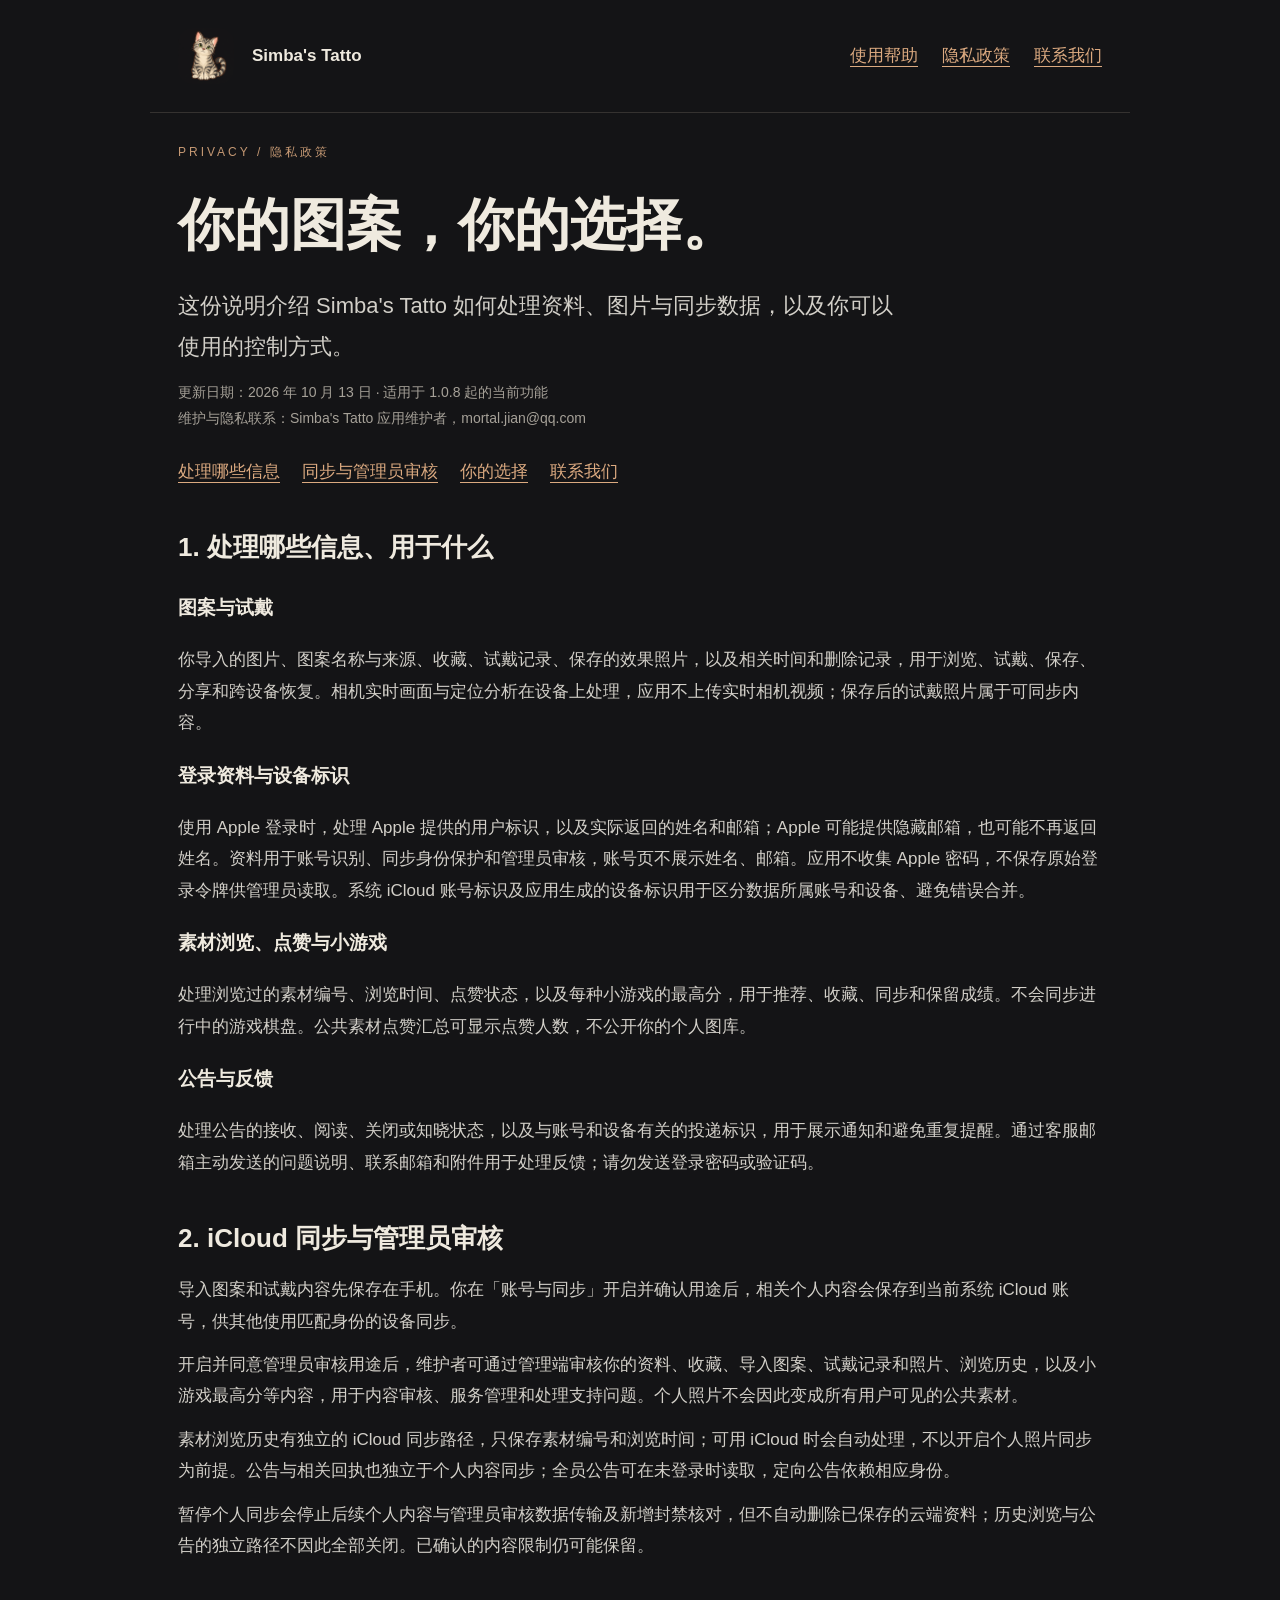
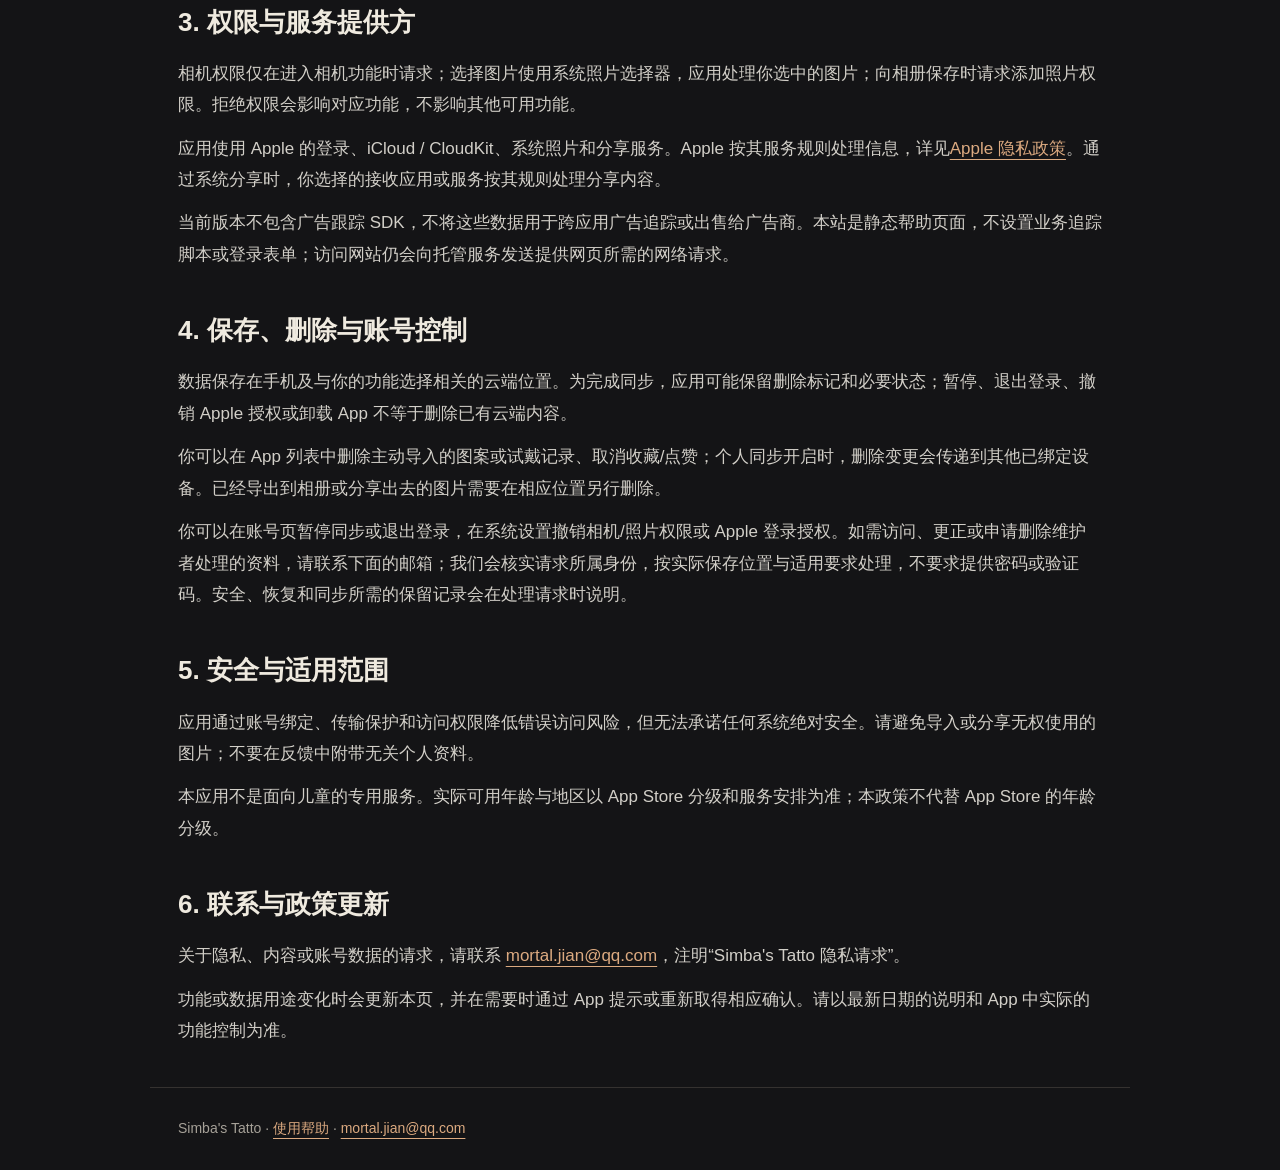
==== privacy.html @ 1a23ddd2 "Publish Simba's Tatto support and privacy pages for App Store review." ====
<!doctype html>
<html lang="zh-CN"><head><meta charset="utf-8"><meta name="viewport" content="width=device-width,initial-scale=1"><title>隐私政策 · Simba's Tatto</title><meta name="description" content="了解 Simba's Tatto 对资料、图片、浏览历史与同步数据的处理，以及你的选择。"><link rel="stylesheet" href="style.css"><link rel="icon" href="assets/icon.png"></head><body>
<header><img src="assets/icon.png" alt="Simba 狸花猫标志"><strong>Simba's Tatto</strong><nav aria-label="网站导航"><a href="index.html">使用帮助</a><a href="privacy.html">隐私政策</a><a href="mailto:mortal.jian@qq.com">联系我们</a></nav></header>
<main><div class="eyebrow">PRIVACY / 隐私政策</div><h1>你的图案，你的选择。</h1><p class="lead">这份说明介绍 Simba's Tatto 如何处理资料、图片与同步数据，以及你可以使用的控制方式。</p><p class="small">更新日期：2026 年 10 月 13 日 · 适用于 1.0.8 起的当前功能<br>维护与隐私联系：Simba's Tatto 应用维护者，mortal.jian@qq.com</p>
<div class="contents"><a href="#data">处理哪些信息</a><a href="#sync">同步与管理员审核</a><a href="#control">你的选择</a><a href="#contact">联系我们</a></div>
<section id="data"><h2>1. 处理哪些信息、用于什么</h2><h3>图案与试戴</h3><p>你导入的图片、图案名称与来源、收藏、试戴记录、保存的效果照片，以及相关时间和删除记录，用于浏览、试戴、保存、分享和跨设备恢复。相机实时画面与定位分析在设备上处理，应用不上传实时相机视频；保存后的试戴照片属于可同步内容。</p>
<h3>登录资料与设备标识</h3><p>使用 Apple 登录时，处理 Apple 提供的用户标识，以及实际返回的姓名和邮箱；Apple 可能提供隐藏邮箱，也可能不再返回姓名。资料用于账号识别、同步身份保护和管理员审核，账号页不展示姓名、邮箱。应用不收集 Apple 密码，不保存原始登录令牌供管理员读取。系统 iCloud 账号标识及应用生成的设备标识用于区分数据所属账号和设备、避免错误合并。</p>
<h3>素材浏览、点赞与小游戏</h3><p>处理浏览过的素材编号、浏览时间、点赞状态，以及每种小游戏的最高分，用于推荐、收藏、同步和保留成绩。不会同步进行中的游戏棋盘。公共素材点赞汇总可显示点赞人数，不公开你的个人图库。</p>
<h3>公告与反馈</h3><p>处理公告的接收、阅读、关闭或知晓状态，以及与账号和设备有关的投递标识，用于展示通知和避免重复提醒。通过客服邮箱主动发送的问题说明、联系邮箱和附件用于处理反馈；请勿发送登录密码或验证码。</p></section>
<section id="sync"><h2>2. iCloud 同步与管理员审核</h2><p>导入图案和试戴内容先保存在手机。你在「账号与同步」开启并确认用途后，相关个人内容会保存到当前系统 iCloud 账号，供其他使用匹配身份的设备同步。</p><p>开启并同意管理员审核用途后，维护者可通过管理端审核你的资料、收藏、导入图案、试戴记录和照片、浏览历史，以及小游戏最高分等内容，用于内容审核、服务管理和处理支持问题。个人照片不会因此变成所有用户可见的公共素材。</p><p>素材浏览历史有独立的 iCloud 同步路径，只保存素材编号和浏览时间；可用 iCloud 时会自动处理，不以开启个人照片同步为前提。公告与相关回执也独立于个人内容同步；全员公告可在未登录时读取，定向公告依赖相应身份。</p><p>暂停个人同步会停止后续个人内容与管理员审核数据传输及新增封禁核对，但不自动删除已保存的云端资料；历史浏览与公告的独立路径不因此全部关闭。已确认的内容限制仍可能保留。</p></section>
<section><h2>3. 权限与服务提供方</h2><p>相机权限仅在进入相机功能时请求；选择图片使用系统照片选择器，应用处理你选中的图片；向相册保存时请求添加照片权限。拒绝权限会影响对应功能，不影响其他可用功能。</p><p>应用使用 Apple 的登录、iCloud / CloudKit、系统照片和分享服务。Apple 按其服务规则处理信息，详见<a href="https://www.apple.com/legal/privacy/" rel="noreferrer">Apple 隐私政策</a>。通过系统分享时，你选择的接收应用或服务按其规则处理分享内容。</p><p>当前版本不包含广告跟踪 SDK，不将这些数据用于跨应用广告追踪或出售给广告商。本站是静态帮助页面，不设置业务追踪脚本或登录表单；访问网站仍会向托管服务发送提供网页所需的网络请求。</p></section>
<section id="control"><h2>4. 保存、删除与账号控制</h2><p>数据保存在手机及与你的功能选择相关的云端位置。为完成同步，应用可能保留删除标记和必要状态；暂停、退出登录、撤销 Apple 授权或卸载 App 不等于删除已有云端内容。</p><p>你可以在 App 列表中删除主动导入的图案或试戴记录、取消收藏/点赞；个人同步开启时，删除变更会传递到其他已绑定设备。已经导出到相册或分享出去的图片需要在相应位置另行删除。</p><p>你可以在账号页暂停同步或退出登录，在系统设置撤销相机/照片权限或 Apple 登录授权。如需访问、更正或申请删除维护者处理的资料，请联系下面的邮箱；我们会核实请求所属身份，按实际保存位置与适用要求处理，不要求提供密码或验证码。安全、恢复和同步所需的保留记录会在处理请求时说明。</p></section>
<section><h2>5. 安全与适用范围</h2><p>应用通过账号绑定、传输保护和访问权限降低错误访问风险，但无法承诺任何系统绝对安全。请避免导入或分享无权使用的图片；不要在反馈中附带无关个人资料。</p><p>本应用不是面向儿童的专用服务。实际可用年龄与地区以 App Store 分级和服务安排为准；本政策不代替 App Store 的年龄分级。</p></section>
<section id="contact"><h2>6. 联系与政策更新</h2><p>关于隐私、内容或账号数据的请求，请联系 <a href="mailto:mortal.jian@qq.com">mortal.jian@qq.com</a>，注明“Simba's Tatto 隐私请求”。</p><p>功能或数据用途变化时会更新本页，并在需要时通过 App 提示或重新取得相应确认。请以最新日期的说明和 App 中实际的功能控制为准。</p></section>
</main><footer>Simba's Tatto · <a href="index.html">使用帮助</a> · <a href="mailto:mortal.jian@qq.com">mortal.jian@qq.com</a></footer></body></html>
---- style.css ----
*{box-sizing:border-box}body{margin:0;background:#141416;color:#efeadf;font:17px/1.85 -apple-system,BlinkMacSystemFont,"PingFang SC",sans-serif}a{color:#dcaa80;text-underline-offset:5px}header,main,footer{max-width:980px;margin:auto;padding:28px}header{display:flex;gap:18px;align-items:center;border-bottom:1px solid #353230}header img{width:56px;height:56px;border-radius:14px}nav{margin-left:auto;display:flex;gap:24px}h1{font-size:clamp(34px,6vw,56px);line-height:1.2;margin:28px 0}h2{font-size:26px;margin:36px 0 12px}h3{font-size:19px}p{margin:12px 0;color:#d2cfc8}.eyebrow{font-size:12px;letter-spacing:3px;color:#c49873}.lead{font-size:22px;max-width:730px}.contact{border:1px solid #634c3b;background:#201d1b;padding:28px;border-radius:16px;margin:30px 0}.button{display:inline-block;background:#dca478;color:#171412;border-radius:9px;padding:12px 22px;text-decoration:none;font-weight:600}.faq details{border-top:1px solid #36322e;padding:20px 0}summary{cursor:pointer;font-size:20px}.small{font-size:14px;color:#a6a198}footer{border-top:1px solid #353230;font-size:14px;color:#a6a198}li{padding:3px 0}.contents{display:flex;gap:10px 22px;flex-wrap:wrap;margin:24px 0}section{scroll-margin-top:20px}@media(max-width:600px){header,main,footer{padding:22px}header{flex-wrap:wrap}nav{width:100%;margin:0}h1{font-size:36px}.contact{padding:22px}}
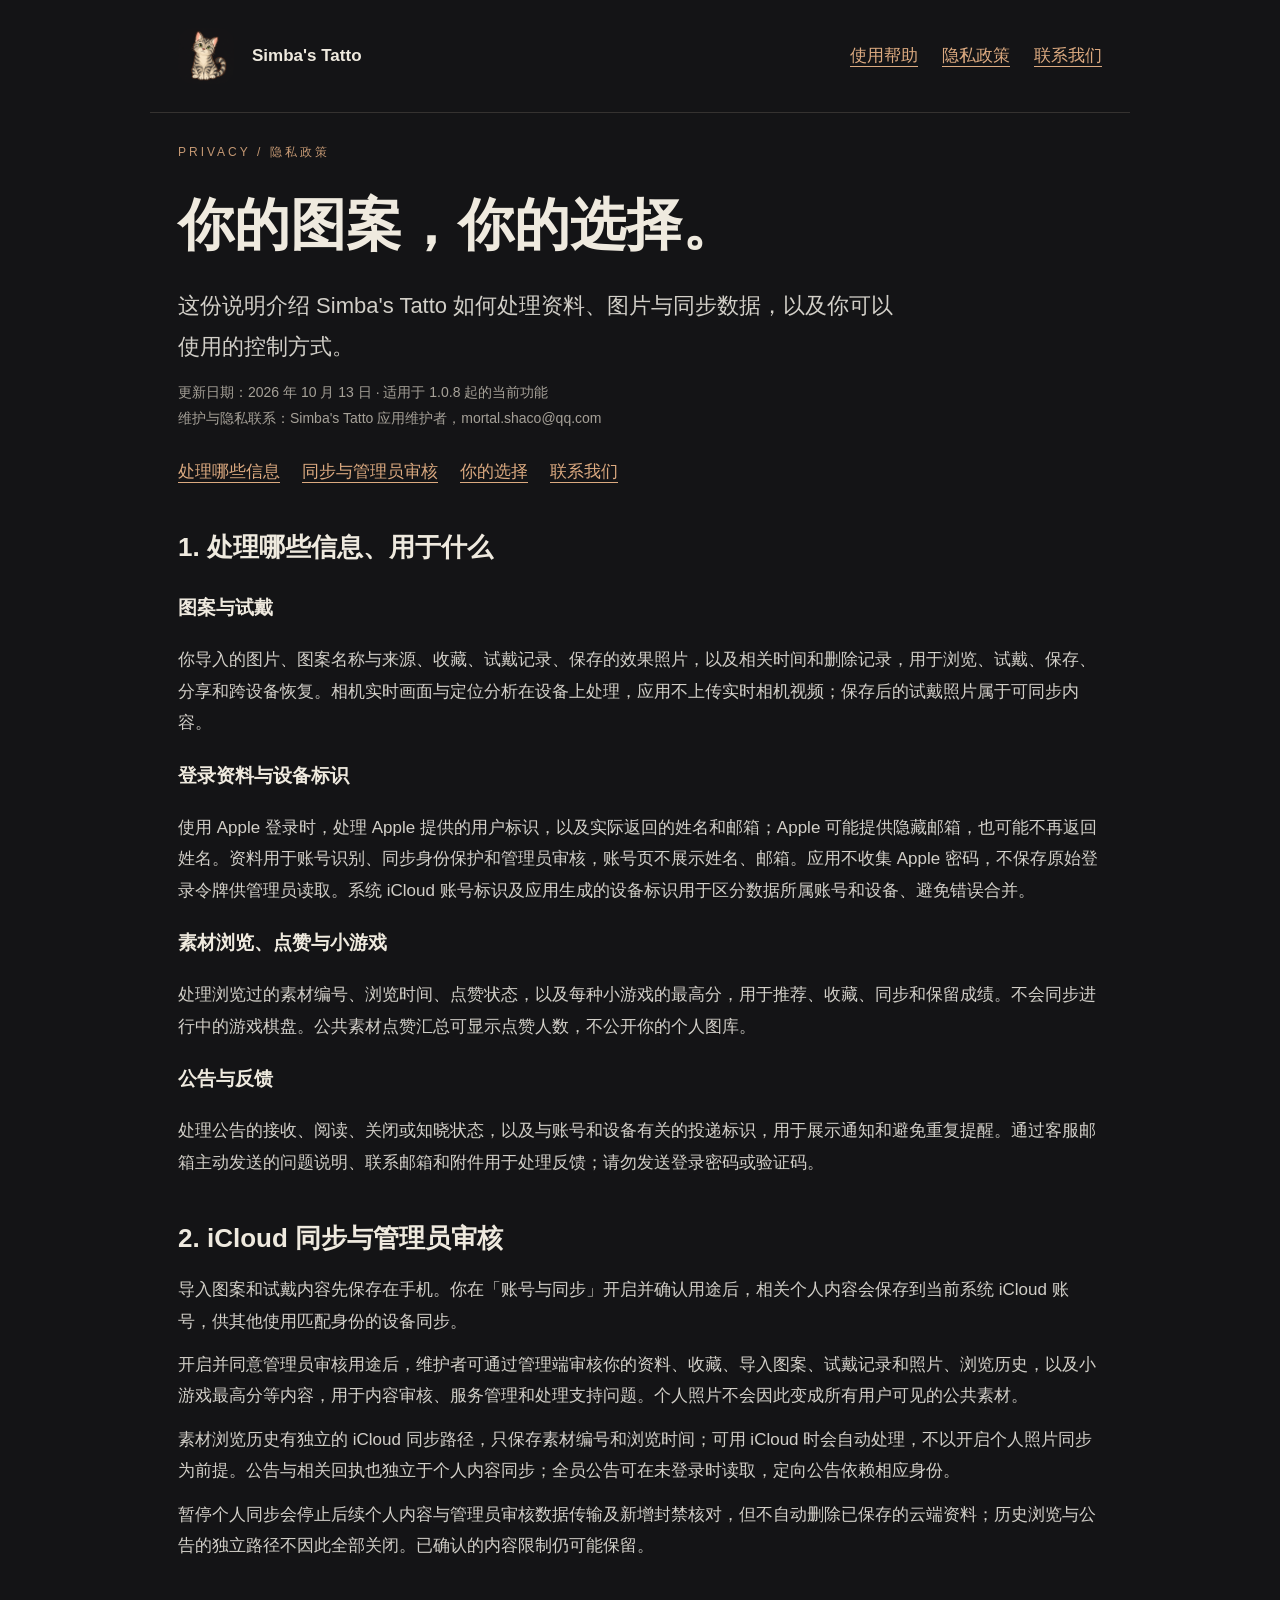
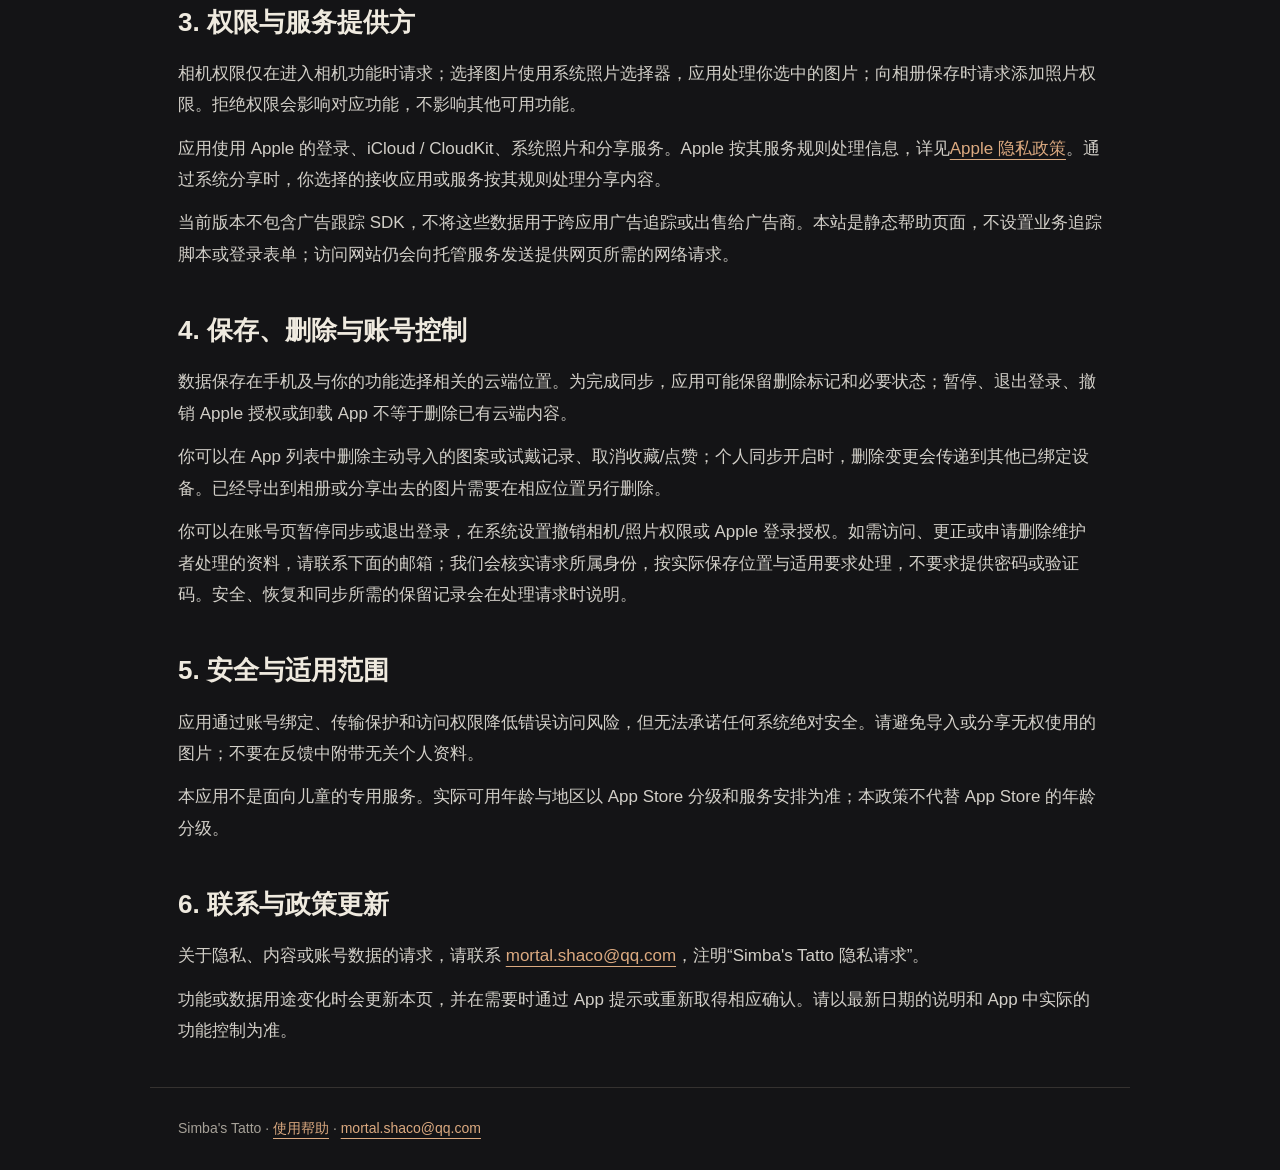
==== commit 6f2057bb: "Update support and privacy contact email" ====
--- a/privacy.html
+++ b/privacy.html
@@ -1,7 +1,7 @@
 <!doctype html>
 <html lang="zh-CN"><head><meta charset="utf-8"><meta name="viewport" content="width=device-width,initial-scale=1"><title>隐私政策 · Simba's Tatto</title><meta name="description" content="了解 Simba's Tatto 对资料、图片、浏览历史与同步数据的处理，以及你的选择。"><link rel="stylesheet" href="style.css"><link rel="icon" href="assets/icon.png"></head><body>
-<header><img src="assets/icon.png" alt="Simba 狸花猫标志"><strong>Simba's Tatto</strong><nav aria-label="网站导航"><a href="index.html">使用帮助</a><a href="privacy.html">隐私政策</a><a href="mailto:mortal.jian@qq.com">联系我们</a></nav></header>
-<main><div class="eyebrow">PRIVACY / 隐私政策</div><h1>你的图案，你的选择。</h1><p class="lead">这份说明介绍 Simba's Tatto 如何处理资料、图片与同步数据，以及你可以使用的控制方式。</p><p class="small">更新日期：2026 年 10 月 13 日 · 适用于 1.0.8 起的当前功能<br>维护与隐私联系：Simba's Tatto 应用维护者，mortal.jian@qq.com</p>
+<header><img src="assets/icon.png" alt="Simba 狸花猫标志"><strong>Simba's Tatto</strong><nav aria-label="网站导航"><a href="index.html">使用帮助</a><a href="privacy.html">隐私政策</a><a href="mailto:mortal.shaco@qq.com">联系我们</a></nav></header>
+<main><div class="eyebrow">PRIVACY / 隐私政策</div><h1>你的图案，你的选择。</h1><p class="lead">这份说明介绍 Simba's Tatto 如何处理资料、图片与同步数据，以及你可以使用的控制方式。</p><p class="small">更新日期：2026 年 10 月 13 日 · 适用于 1.0.8 起的当前功能<br>维护与隐私联系：Simba's Tatto 应用维护者，mortal.shaco@qq.com</p>
 <div class="contents"><a href="#data">处理哪些信息</a><a href="#sync">同步与管理员审核</a><a href="#control">你的选择</a><a href="#contact">联系我们</a></div>
 <section id="data"><h2>1. 处理哪些信息、用于什么</h2><h3>图案与试戴</h3><p>你导入的图片、图案名称与来源、收藏、试戴记录、保存的效果照片，以及相关时间和删除记录，用于浏览、试戴、保存、分享和跨设备恢复。相机实时画面与定位分析在设备上处理，应用不上传实时相机视频；保存后的试戴照片属于可同步内容。</p>
 <h3>登录资料与设备标识</h3><p>使用 Apple 登录时，处理 Apple 提供的用户标识，以及实际返回的姓名和邮箱；Apple 可能提供隐藏邮箱，也可能不再返回姓名。资料用于账号识别、同步身份保护和管理员审核，账号页不展示姓名、邮箱。应用不收集 Apple 密码，不保存原始登录令牌供管理员读取。系统 iCloud 账号标识及应用生成的设备标识用于区分数据所属账号和设备、避免错误合并。</p>
@@ -11,5 +11,5 @@
 <section><h2>3. 权限与服务提供方</h2><p>相机权限仅在进入相机功能时请求；选择图片使用系统照片选择器，应用处理你选中的图片；向相册保存时请求添加照片权限。拒绝权限会影响对应功能，不影响其他可用功能。</p><p>应用使用 Apple 的登录、iCloud / CloudKit、系统照片和分享服务。Apple 按其服务规则处理信息，详见<a href="https://www.apple.com/legal/privacy/" rel="noreferrer">Apple 隐私政策</a>。通过系统分享时，你选择的接收应用或服务按其规则处理分享内容。</p><p>当前版本不包含广告跟踪 SDK，不将这些数据用于跨应用广告追踪或出售给广告商。本站是静态帮助页面，不设置业务追踪脚本或登录表单；访问网站仍会向托管服务发送提供网页所需的网络请求。</p></section>
 <section id="control"><h2>4. 保存、删除与账号控制</h2><p>数据保存在手机及与你的功能选择相关的云端位置。为完成同步，应用可能保留删除标记和必要状态；暂停、退出登录、撤销 Apple 授权或卸载 App 不等于删除已有云端内容。</p><p>你可以在 App 列表中删除主动导入的图案或试戴记录、取消收藏/点赞；个人同步开启时，删除变更会传递到其他已绑定设备。已经导出到相册或分享出去的图片需要在相应位置另行删除。</p><p>你可以在账号页暂停同步或退出登录，在系统设置撤销相机/照片权限或 Apple 登录授权。如需访问、更正或申请删除维护者处理的资料，请联系下面的邮箱；我们会核实请求所属身份，按实际保存位置与适用要求处理，不要求提供密码或验证码。安全、恢复和同步所需的保留记录会在处理请求时说明。</p></section>
 <section><h2>5. 安全与适用范围</h2><p>应用通过账号绑定、传输保护和访问权限降低错误访问风险，但无法承诺任何系统绝对安全。请避免导入或分享无权使用的图片；不要在反馈中附带无关个人资料。</p><p>本应用不是面向儿童的专用服务。实际可用年龄与地区以 App Store 分级和服务安排为准；本政策不代替 App Store 的年龄分级。</p></section>
-<section id="contact"><h2>6. 联系与政策更新</h2><p>关于隐私、内容或账号数据的请求，请联系 <a href="mailto:mortal.jian@qq.com">mortal.jian@qq.com</a>，注明“Simba's Tatto 隐私请求”。</p><p>功能或数据用途变化时会更新本页，并在需要时通过 App 提示或重新取得相应确认。请以最新日期的说明和 App 中实际的功能控制为准。</p></section>
-</main><footer>Simba's Tatto · <a href="index.html">使用帮助</a> · <a href="mailto:mortal.jian@qq.com">mortal.jian@qq.com</a></footer></body></html>
+<section id="contact"><h2>6. 联系与政策更新</h2><p>关于隐私、内容或账号数据的请求，请联系 <a href="mailto:mortal.shaco@qq.com">mortal.shaco@qq.com</a>，注明“Simba's Tatto 隐私请求”。</p><p>功能或数据用途变化时会更新本页，并在需要时通过 App 提示或重新取得相应确认。请以最新日期的说明和 App 中实际的功能控制为准。</p></section>
+</main><footer>Simba's Tatto · <a href="index.html">使用帮助</a> · <a href="mailto:mortal.shaco@qq.com">mortal.shaco@qq.com</a></footer></body></html>
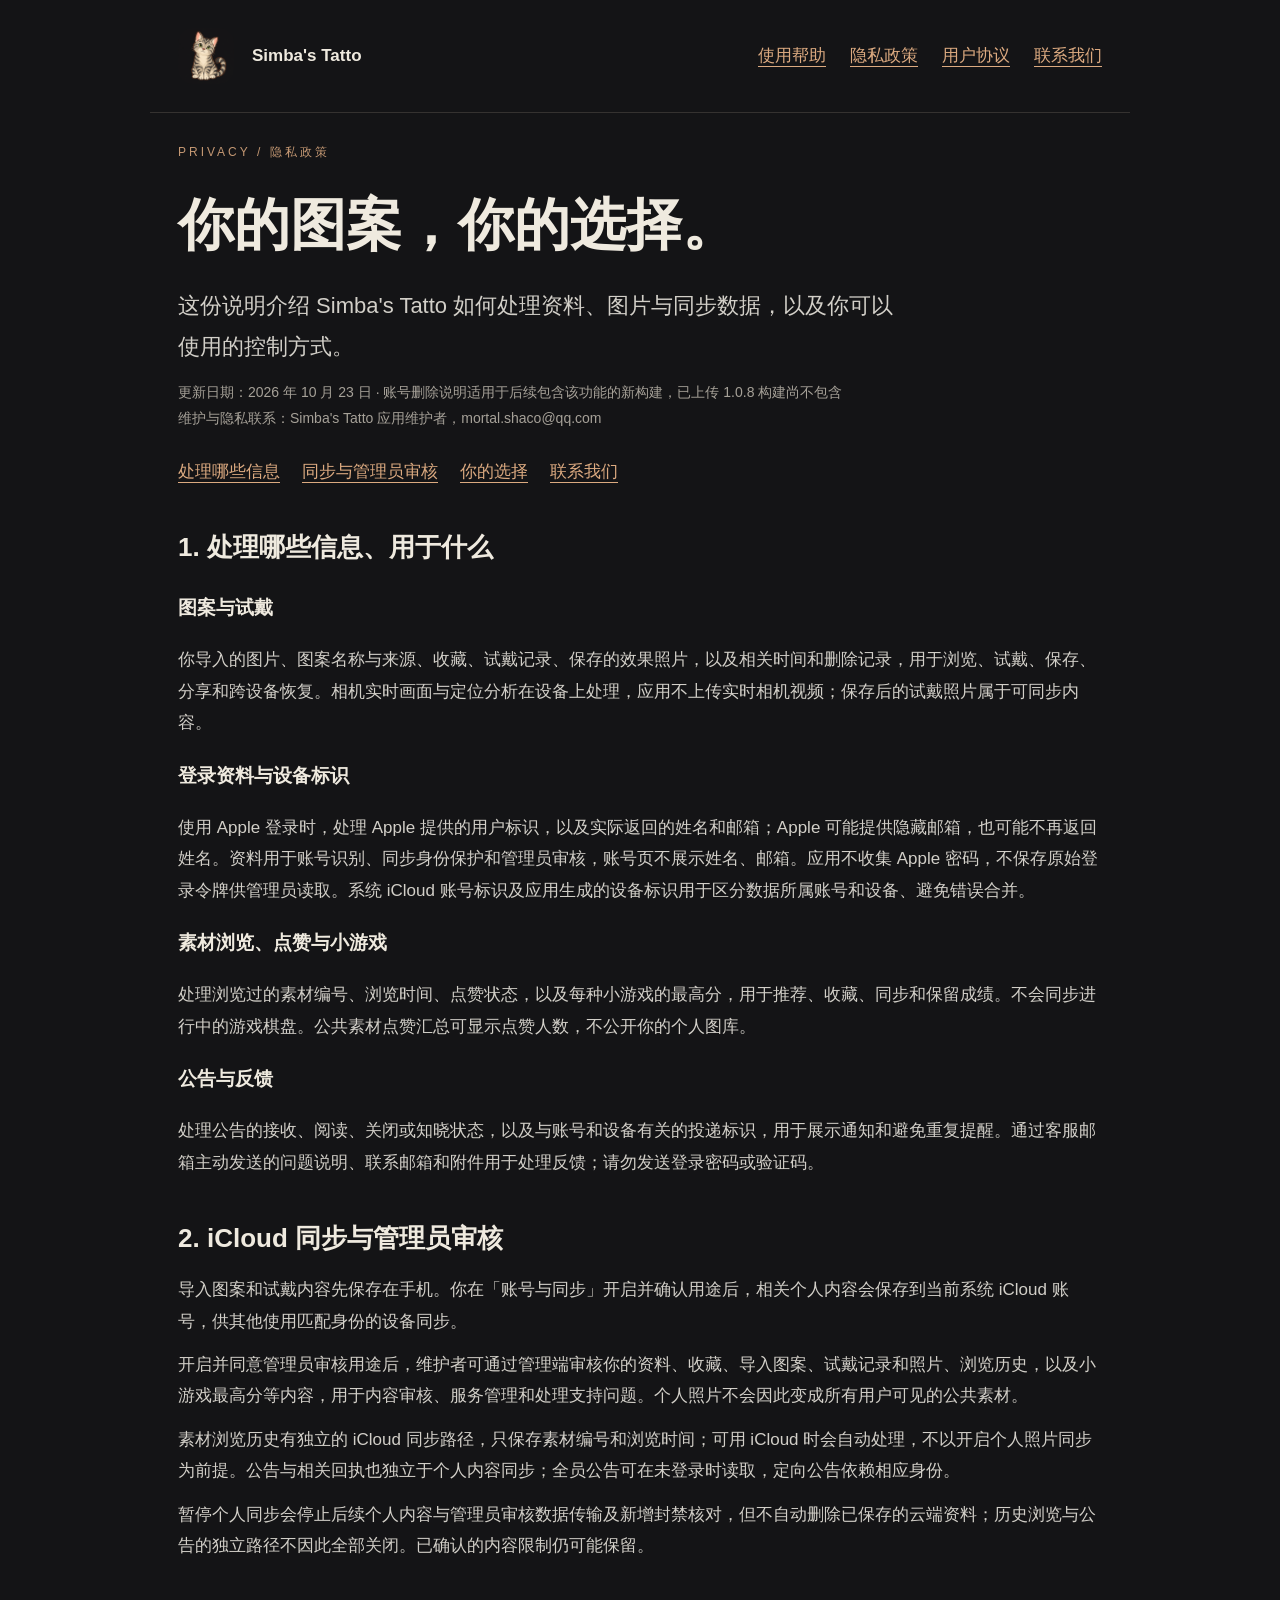
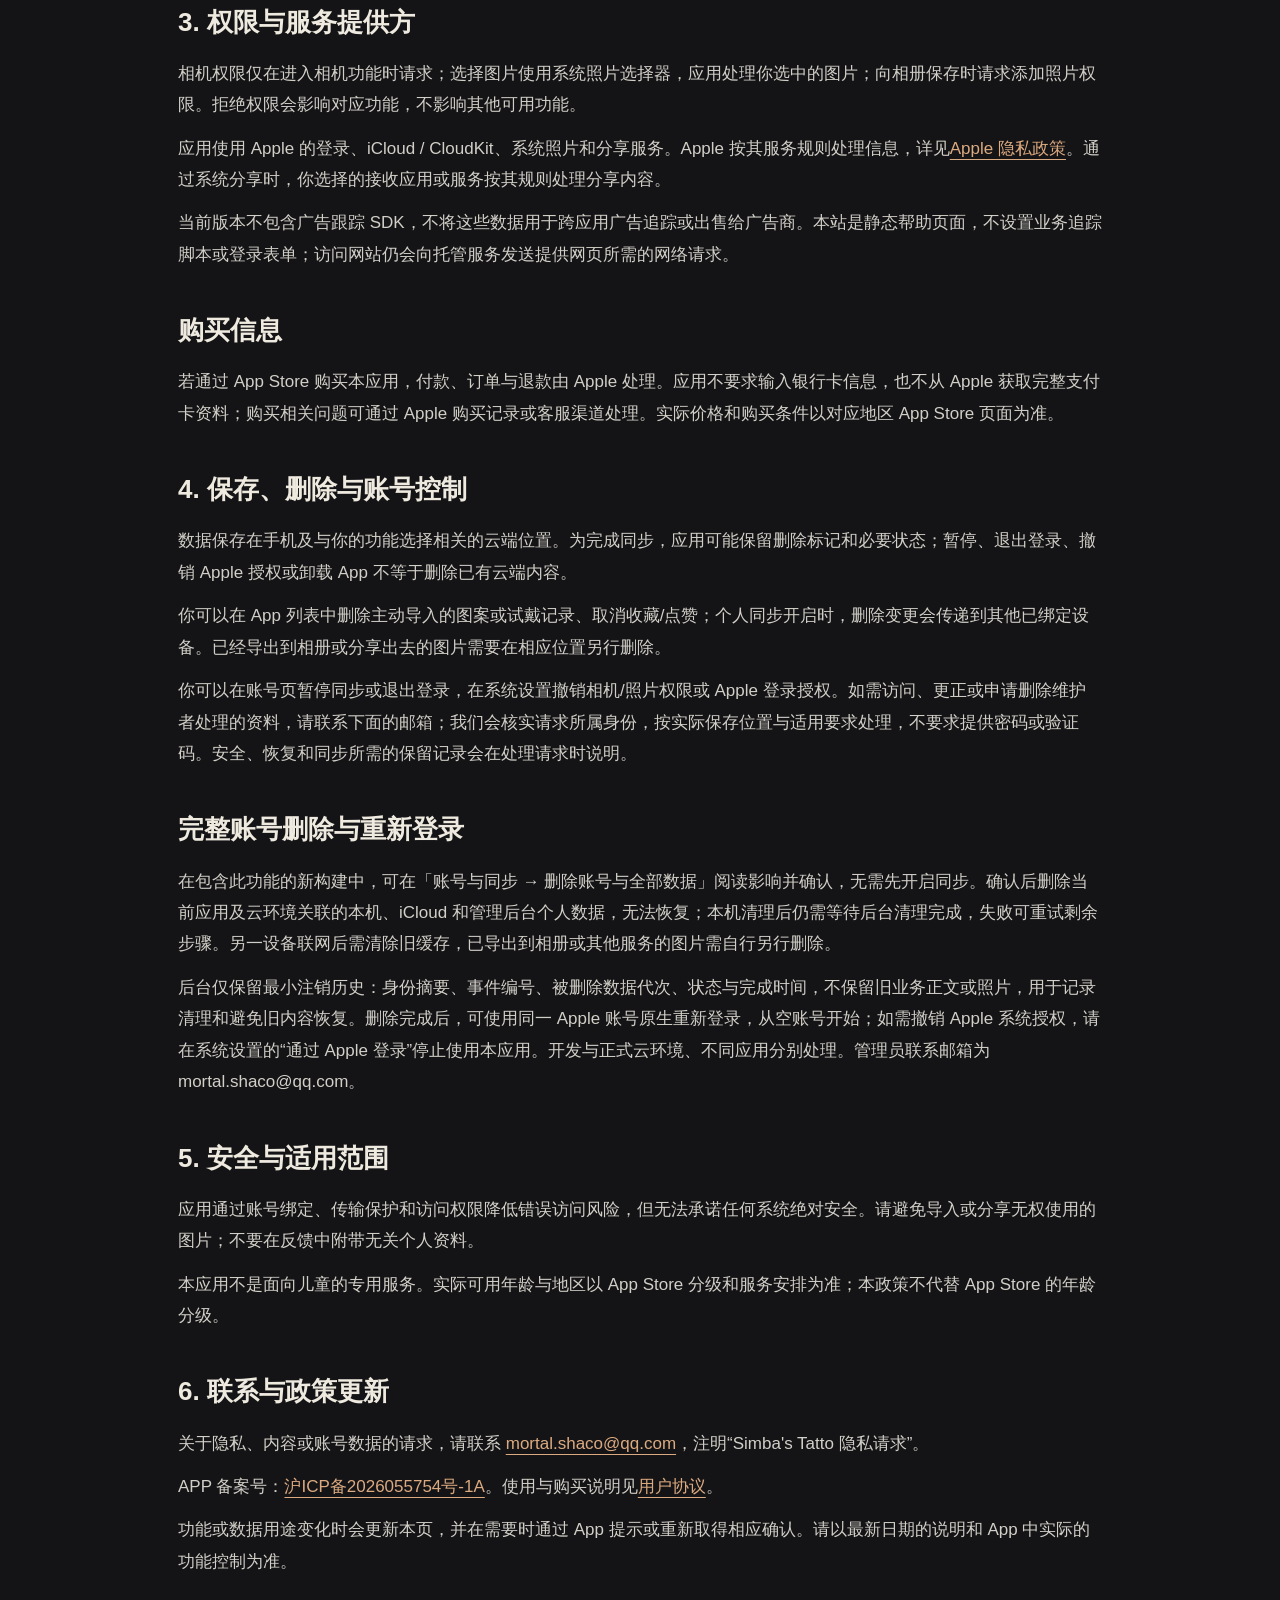
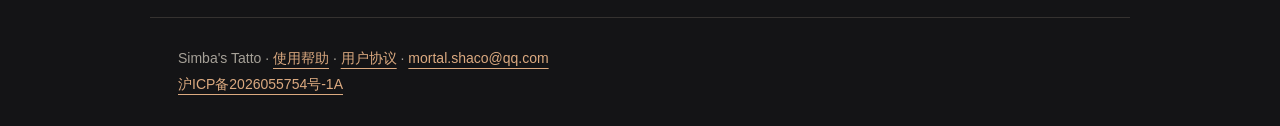
==== commit 3bfe6c50: "Publish ICP filing and purchase terms" ====
--- a/privacy.html
+++ b/privacy.html
@@ -1,7 +1,7 @@
 <!doctype html>
 <html lang="zh-CN"><head><meta charset="utf-8"><meta name="viewport" content="width=device-width,initial-scale=1"><title>隐私政策 · Simba's Tatto</title><meta name="description" content="了解 Simba's Tatto 对资料、图片、浏览历史与同步数据的处理，以及你的选择。"><link rel="stylesheet" href="style.css"><link rel="icon" href="assets/icon.png"></head><body>
-<header><img src="assets/icon.png" alt="Simba 狸花猫标志"><strong>Simba's Tatto</strong><nav aria-label="网站导航"><a href="index.html">使用帮助</a><a href="privacy.html">隐私政策</a><a href="mailto:mortal.shaco@qq.com">联系我们</a></nav></header>
-<main><div class="eyebrow">PRIVACY / 隐私政策</div><h1>你的图案，你的选择。</h1><p class="lead">这份说明介绍 Simba's Tatto 如何处理资料、图片与同步数据，以及你可以使用的控制方式。</p><p class="small">更新日期：2026 年 10 月 13 日 · 适用于 1.0.8 起的当前功能<br>维护与隐私联系：Simba's Tatto 应用维护者，mortal.shaco@qq.com</p>
+<header><img src="assets/icon.png" alt="Simba 狸花猫标志"><strong>Simba's Tatto</strong><nav aria-label="网站导航"><a href="index.html">使用帮助</a><a href="privacy.html">隐私政策</a><a href="terms.html">用户协议</a><a href="mailto:mortal.shaco@qq.com">联系我们</a></nav></header>
+<main><div class="eyebrow">PRIVACY / 隐私政策</div><h1>你的图案，你的选择。</h1><p class="lead">这份说明介绍 Simba's Tatto 如何处理资料、图片与同步数据，以及你可以使用的控制方式。</p><p class="small">更新日期：2026 年 10 月 23 日 · 账号删除说明适用于后续包含该功能的新构建，已上传 1.0.8 构建尚不包含<br>维护与隐私联系：Simba's Tatto 应用维护者，mortal.shaco@qq.com</p>
 <div class="contents"><a href="#data">处理哪些信息</a><a href="#sync">同步与管理员审核</a><a href="#control">你的选择</a><a href="#contact">联系我们</a></div>
 <section id="data"><h2>1. 处理哪些信息、用于什么</h2><h3>图案与试戴</h3><p>你导入的图片、图案名称与来源、收藏、试戴记录、保存的效果照片，以及相关时间和删除记录，用于浏览、试戴、保存、分享和跨设备恢复。相机实时画面与定位分析在设备上处理，应用不上传实时相机视频；保存后的试戴照片属于可同步内容。</p>
 <h3>登录资料与设备标识</h3><p>使用 Apple 登录时，处理 Apple 提供的用户标识，以及实际返回的姓名和邮箱；Apple 可能提供隐藏邮箱，也可能不再返回姓名。资料用于账号识别、同步身份保护和管理员审核，账号页不展示姓名、邮箱。应用不收集 Apple 密码，不保存原始登录令牌供管理员读取。系统 iCloud 账号标识及应用生成的设备标识用于区分数据所属账号和设备、避免错误合并。</p>
@@ -9,7 +9,8 @@
 <h3>公告与反馈</h3><p>处理公告的接收、阅读、关闭或知晓状态，以及与账号和设备有关的投递标识，用于展示通知和避免重复提醒。通过客服邮箱主动发送的问题说明、联系邮箱和附件用于处理反馈；请勿发送登录密码或验证码。</p></section>
 <section id="sync"><h2>2. iCloud 同步与管理员审核</h2><p>导入图案和试戴内容先保存在手机。你在「账号与同步」开启并确认用途后，相关个人内容会保存到当前系统 iCloud 账号，供其他使用匹配身份的设备同步。</p><p>开启并同意管理员审核用途后，维护者可通过管理端审核你的资料、收藏、导入图案、试戴记录和照片、浏览历史，以及小游戏最高分等内容，用于内容审核、服务管理和处理支持问题。个人照片不会因此变成所有用户可见的公共素材。</p><p>素材浏览历史有独立的 iCloud 同步路径，只保存素材编号和浏览时间；可用 iCloud 时会自动处理，不以开启个人照片同步为前提。公告与相关回执也独立于个人内容同步；全员公告可在未登录时读取，定向公告依赖相应身份。</p><p>暂停个人同步会停止后续个人内容与管理员审核数据传输及新增封禁核对，但不自动删除已保存的云端资料；历史浏览与公告的独立路径不因此全部关闭。已确认的内容限制仍可能保留。</p></section>
 <section><h2>3. 权限与服务提供方</h2><p>相机权限仅在进入相机功能时请求；选择图片使用系统照片选择器，应用处理你选中的图片；向相册保存时请求添加照片权限。拒绝权限会影响对应功能，不影响其他可用功能。</p><p>应用使用 Apple 的登录、iCloud / CloudKit、系统照片和分享服务。Apple 按其服务规则处理信息，详见<a href="https://www.apple.com/legal/privacy/" rel="noreferrer">Apple 隐私政策</a>。通过系统分享时，你选择的接收应用或服务按其规则处理分享内容。</p><p>当前版本不包含广告跟踪 SDK，不将这些数据用于跨应用广告追踪或出售给广告商。本站是静态帮助页面，不设置业务追踪脚本或登录表单；访问网站仍会向托管服务发送提供网页所需的网络请求。</p></section>
+<section><h2>购买信息</h2><p>若通过 App Store 购买本应用，付款、订单与退款由 Apple 处理。应用不要求输入银行卡信息，也不从 Apple 获取完整支付卡资料；购买相关问题可通过 Apple 购买记录或客服渠道处理。实际价格和购买条件以对应地区 App Store 页面为准。</p></section>
 <section id="control"><h2>4. 保存、删除与账号控制</h2><p>数据保存在手机及与你的功能选择相关的云端位置。为完成同步，应用可能保留删除标记和必要状态；暂停、退出登录、撤销 Apple 授权或卸载 App 不等于删除已有云端内容。</p><p>你可以在 App 列表中删除主动导入的图案或试戴记录、取消收藏/点赞；个人同步开启时，删除变更会传递到其他已绑定设备。已经导出到相册或分享出去的图片需要在相应位置另行删除。</p><p>你可以在账号页暂停同步或退出登录，在系统设置撤销相机/照片权限或 Apple 登录授权。如需访问、更正或申请删除维护者处理的资料，请联系下面的邮箱；我们会核实请求所属身份，按实际保存位置与适用要求处理，不要求提供密码或验证码。安全、恢复和同步所需的保留记录会在处理请求时说明。</p></section>
-<section><h2>5. 安全与适用范围</h2><p>应用通过账号绑定、传输保护和访问权限降低错误访问风险，但无法承诺任何系统绝对安全。请避免导入或分享无权使用的图片；不要在反馈中附带无关个人资料。</p><p>本应用不是面向儿童的专用服务。实际可用年龄与地区以 App Store 分级和服务安排为准；本政策不代替 App Store 的年龄分级。</p></section>
-<section id="contact"><h2>6. 联系与政策更新</h2><p>关于隐私、内容或账号数据的请求，请联系 <a href="mailto:mortal.shaco@qq.com">mortal.shaco@qq.com</a>，注明“Simba's Tatto 隐私请求”。</p><p>功能或数据用途变化时会更新本页，并在需要时通过 App 提示或重新取得相应确认。请以最新日期的说明和 App 中实际的功能控制为准。</p></section>
-</main><footer>Simba's Tatto · <a href="index.html">使用帮助</a> · <a href="mailto:mortal.shaco@qq.com">mortal.shaco@qq.com</a></footer></body></html>
+<section><h2>完整账号删除与重新登录</h2><p>在包含此功能的新构建中，可在「账号与同步 → 删除账号与全部数据」阅读影响并确认，无需先开启同步。确认后删除当前应用及云环境关联的本机、iCloud 和管理后台个人数据，无法恢复；本机清理后仍需等待后台清理完成，失败可重试剩余步骤。另一设备联网后需清除旧缓存，已导出到相册或其他服务的图片需自行另行删除。</p><p>后台仅保留最小注销历史：身份摘要、事件编号、被删除数据代次、状态与完成时间，不保留旧业务正文或照片，用于记录清理和避免旧内容恢复。删除完成后，可使用同一 Apple 账号原生重新登录，从空账号开始；如需撤销 Apple 系统授权，请在系统设置的“通过 Apple 登录”停止使用本应用。开发与正式云环境、不同应用分别处理。管理员联系邮箱为 mortal.shaco@qq.com。</p></section><section><h2>5. 安全与适用范围</h2><p>应用通过账号绑定、传输保护和访问权限降低错误访问风险，但无法承诺任何系统绝对安全。请避免导入或分享无权使用的图片；不要在反馈中附带无关个人资料。</p><p>本应用不是面向儿童的专用服务。实际可用年龄与地区以 App Store 分级和服务安排为准；本政策不代替 App Store 的年龄分级。</p></section>
+<section id="contact"><h2>6. 联系与政策更新</h2><p>关于隐私、内容或账号数据的请求，请联系 <a href="mailto:mortal.shaco@qq.com">mortal.shaco@qq.com</a>，注明“Simba's Tatto 隐私请求”。</p><p>APP 备案号：<a href="https://beian.miit.gov.cn/" rel="noreferrer">沪ICP备2026055754号-1A</a>。使用与购买说明见<a href="terms.html">用户协议</a>。</p><p>功能或数据用途变化时会更新本页，并在需要时通过 App 提示或重新取得相应确认。请以最新日期的说明和 App 中实际的功能控制为准。</p></section>
+</main><footer>Simba's Tatto · <a href="index.html">使用帮助</a> · <a href="terms.html">用户协议</a> · <a href="mailto:mortal.shaco@qq.com">mortal.shaco@qq.com</a><br><a href="https://beian.miit.gov.cn/" rel="noreferrer">沪ICP备2026055754号-1A</a></footer></body></html>
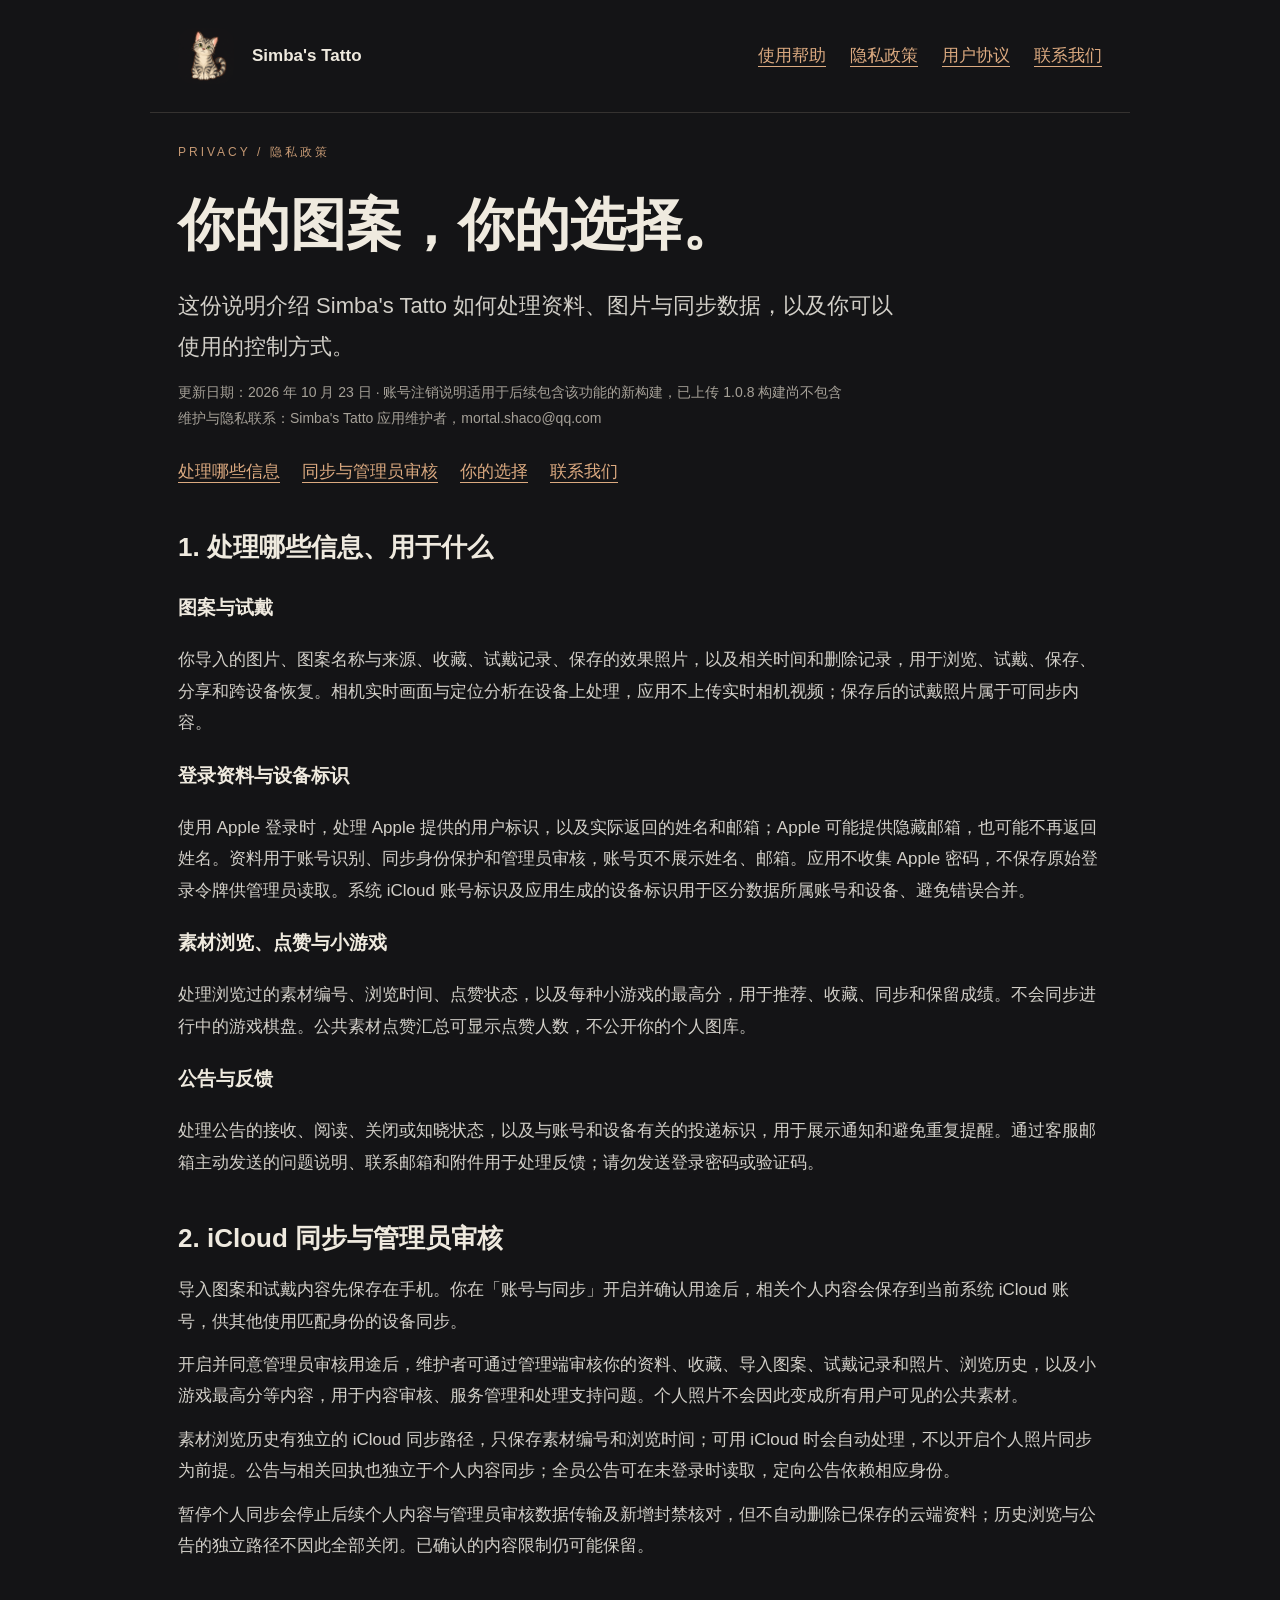
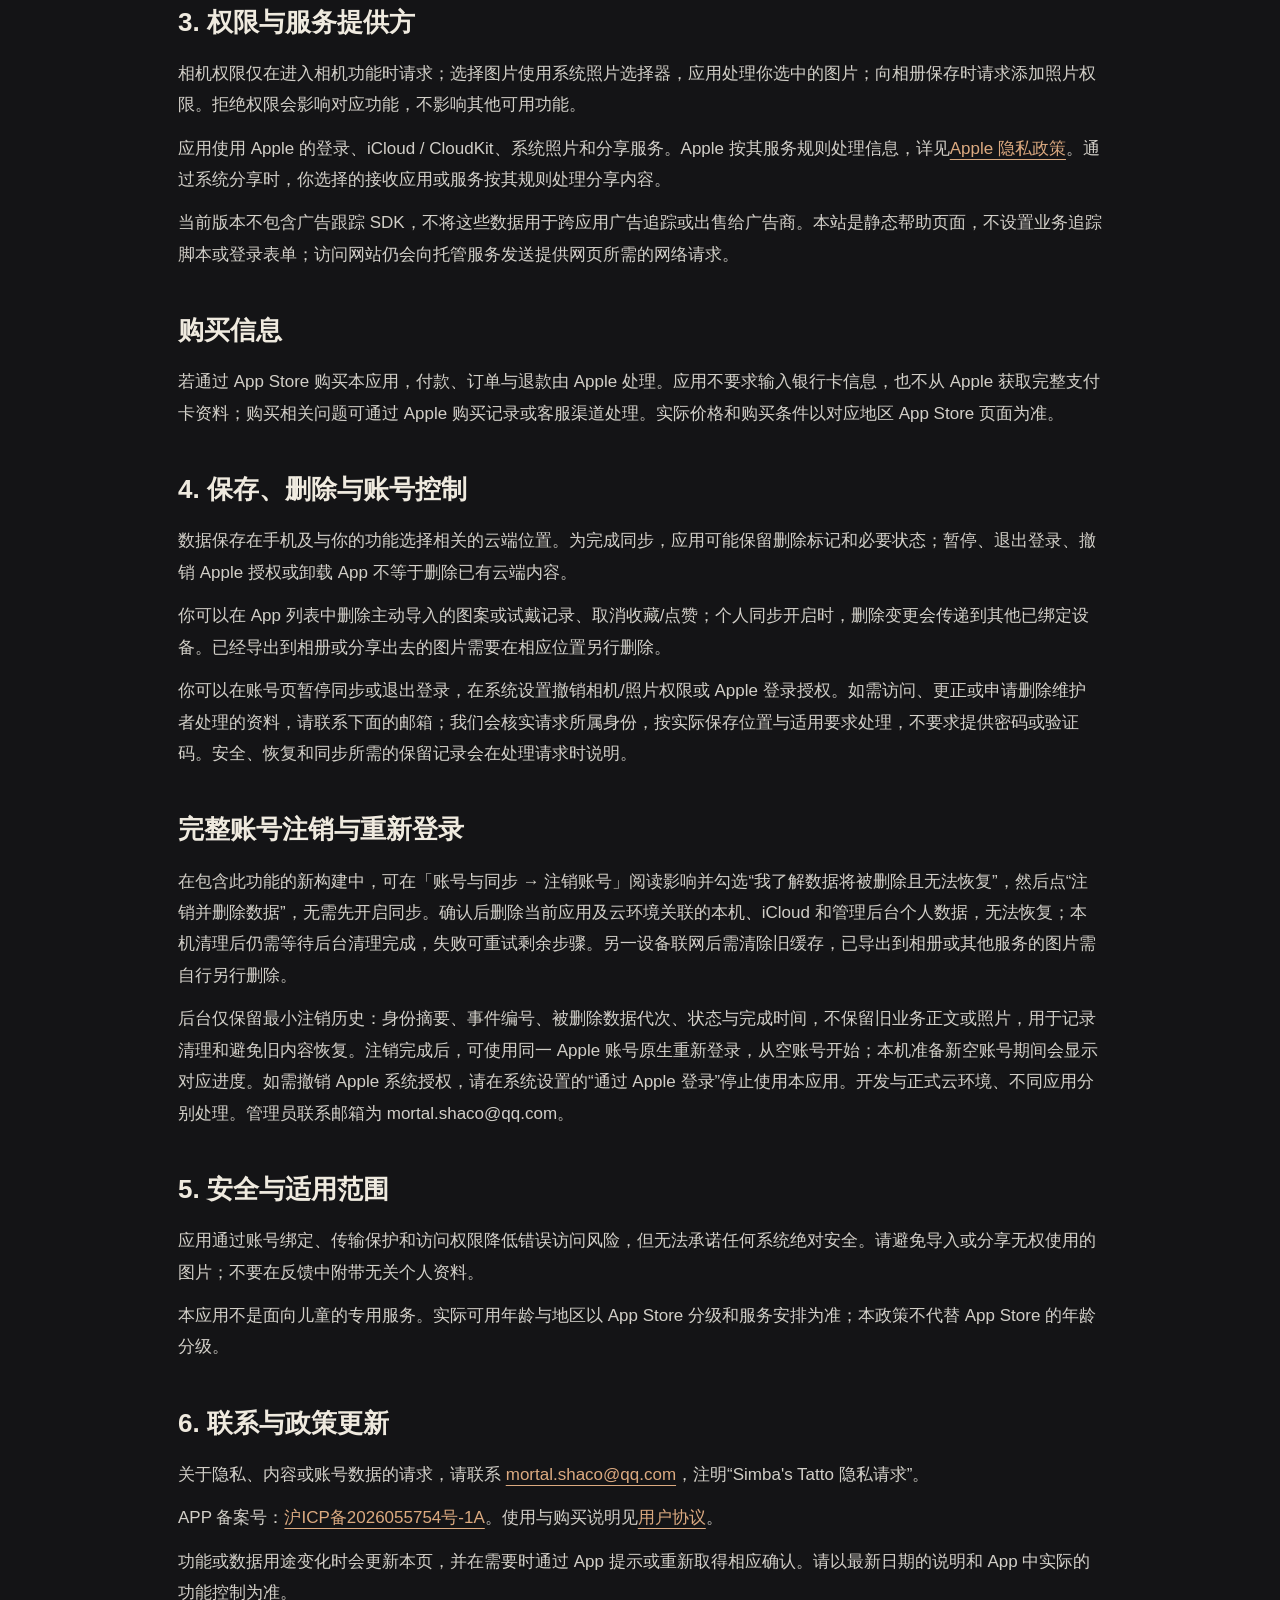
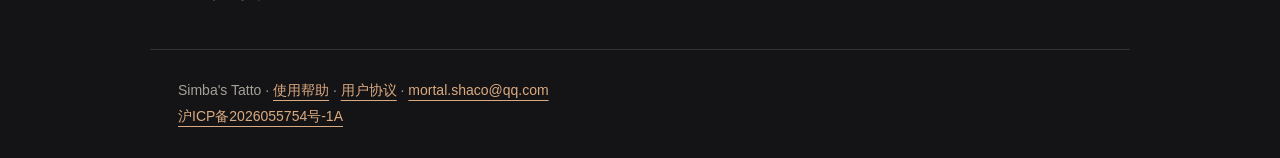
==== commit aa8fd272: "Update account cancellation guidance" ====
--- a/privacy.html
+++ b/privacy.html
@@ -1,7 +1,7 @@
 <!doctype html>
 <html lang="zh-CN"><head><meta charset="utf-8"><meta name="viewport" content="width=device-width,initial-scale=1"><title>隐私政策 · Simba's Tatto</title><meta name="description" content="了解 Simba's Tatto 对资料、图片、浏览历史与同步数据的处理，以及你的选择。"><link rel="stylesheet" href="style.css"><link rel="icon" href="assets/icon.png"></head><body>
 <header><img src="assets/icon.png" alt="Simba 狸花猫标志"><strong>Simba's Tatto</strong><nav aria-label="网站导航"><a href="index.html">使用帮助</a><a href="privacy.html">隐私政策</a><a href="terms.html">用户协议</a><a href="mailto:mortal.shaco@qq.com">联系我们</a></nav></header>
-<main><div class="eyebrow">PRIVACY / 隐私政策</div><h1>你的图案，你的选择。</h1><p class="lead">这份说明介绍 Simba's Tatto 如何处理资料、图片与同步数据，以及你可以使用的控制方式。</p><p class="small">更新日期：2026 年 10 月 23 日 · 账号删除说明适用于后续包含该功能的新构建，已上传 1.0.8 构建尚不包含<br>维护与隐私联系：Simba's Tatto 应用维护者，mortal.shaco@qq.com</p>
+<main><div class="eyebrow">PRIVACY / 隐私政策</div><h1>你的图案，你的选择。</h1><p class="lead">这份说明介绍 Simba's Tatto 如何处理资料、图片与同步数据，以及你可以使用的控制方式。</p><p class="small">更新日期：2026 年 10 月 23 日 · 账号注销说明适用于后续包含该功能的新构建，已上传 1.0.8 构建尚不包含<br>维护与隐私联系：Simba's Tatto 应用维护者，mortal.shaco@qq.com</p>
 <div class="contents"><a href="#data">处理哪些信息</a><a href="#sync">同步与管理员审核</a><a href="#control">你的选择</a><a href="#contact">联系我们</a></div>
 <section id="data"><h2>1. 处理哪些信息、用于什么</h2><h3>图案与试戴</h3><p>你导入的图片、图案名称与来源、收藏、试戴记录、保存的效果照片，以及相关时间和删除记录，用于浏览、试戴、保存、分享和跨设备恢复。相机实时画面与定位分析在设备上处理，应用不上传实时相机视频；保存后的试戴照片属于可同步内容。</p>
 <h3>登录资料与设备标识</h3><p>使用 Apple 登录时，处理 Apple 提供的用户标识，以及实际返回的姓名和邮箱；Apple 可能提供隐藏邮箱，也可能不再返回姓名。资料用于账号识别、同步身份保护和管理员审核，账号页不展示姓名、邮箱。应用不收集 Apple 密码，不保存原始登录令牌供管理员读取。系统 iCloud 账号标识及应用生成的设备标识用于区分数据所属账号和设备、避免错误合并。</p>
@@ -11,6 +11,6 @@
 <section><h2>3. 权限与服务提供方</h2><p>相机权限仅在进入相机功能时请求；选择图片使用系统照片选择器，应用处理你选中的图片；向相册保存时请求添加照片权限。拒绝权限会影响对应功能，不影响其他可用功能。</p><p>应用使用 Apple 的登录、iCloud / CloudKit、系统照片和分享服务。Apple 按其服务规则处理信息，详见<a href="https://www.apple.com/legal/privacy/" rel="noreferrer">Apple 隐私政策</a>。通过系统分享时，你选择的接收应用或服务按其规则处理分享内容。</p><p>当前版本不包含广告跟踪 SDK，不将这些数据用于跨应用广告追踪或出售给广告商。本站是静态帮助页面，不设置业务追踪脚本或登录表单；访问网站仍会向托管服务发送提供网页所需的网络请求。</p></section>
 <section><h2>购买信息</h2><p>若通过 App Store 购买本应用，付款、订单与退款由 Apple 处理。应用不要求输入银行卡信息，也不从 Apple 获取完整支付卡资料；购买相关问题可通过 Apple 购买记录或客服渠道处理。实际价格和购买条件以对应地区 App Store 页面为准。</p></section>
 <section id="control"><h2>4. 保存、删除与账号控制</h2><p>数据保存在手机及与你的功能选择相关的云端位置。为完成同步，应用可能保留删除标记和必要状态；暂停、退出登录、撤销 Apple 授权或卸载 App 不等于删除已有云端内容。</p><p>你可以在 App 列表中删除主动导入的图案或试戴记录、取消收藏/点赞；个人同步开启时，删除变更会传递到其他已绑定设备。已经导出到相册或分享出去的图片需要在相应位置另行删除。</p><p>你可以在账号页暂停同步或退出登录，在系统设置撤销相机/照片权限或 Apple 登录授权。如需访问、更正或申请删除维护者处理的资料，请联系下面的邮箱；我们会核实请求所属身份，按实际保存位置与适用要求处理，不要求提供密码或验证码。安全、恢复和同步所需的保留记录会在处理请求时说明。</p></section>
-<section><h2>完整账号删除与重新登录</h2><p>在包含此功能的新构建中，可在「账号与同步 → 删除账号与全部数据」阅读影响并确认，无需先开启同步。确认后删除当前应用及云环境关联的本机、iCloud 和管理后台个人数据，无法恢复；本机清理后仍需等待后台清理完成，失败可重试剩余步骤。另一设备联网后需清除旧缓存，已导出到相册或其他服务的图片需自行另行删除。</p><p>后台仅保留最小注销历史：身份摘要、事件编号、被删除数据代次、状态与完成时间，不保留旧业务正文或照片，用于记录清理和避免旧内容恢复。删除完成后，可使用同一 Apple 账号原生重新登录，从空账号开始；如需撤销 Apple 系统授权，请在系统设置的“通过 Apple 登录”停止使用本应用。开发与正式云环境、不同应用分别处理。管理员联系邮箱为 mortal.shaco@qq.com。</p></section><section><h2>5. 安全与适用范围</h2><p>应用通过账号绑定、传输保护和访问权限降低错误访问风险，但无法承诺任何系统绝对安全。请避免导入或分享无权使用的图片；不要在反馈中附带无关个人资料。</p><p>本应用不是面向儿童的专用服务。实际可用年龄与地区以 App Store 分级和服务安排为准；本政策不代替 App Store 的年龄分级。</p></section>
+<section><h2>完整账号注销与重新登录</h2><p>在包含此功能的新构建中，可在「账号与同步 → 注销账号」阅读影响并勾选“我了解数据将被删除且无法恢复”，然后点“注销并删除数据”，无需先开启同步。确认后删除当前应用及云环境关联的本机、iCloud 和管理后台个人数据，无法恢复；本机清理后仍需等待后台清理完成，失败可重试剩余步骤。另一设备联网后需清除旧缓存，已导出到相册或其他服务的图片需自行另行删除。</p><p>后台仅保留最小注销历史：身份摘要、事件编号、被删除数据代次、状态与完成时间，不保留旧业务正文或照片，用于记录清理和避免旧内容恢复。注销完成后，可使用同一 Apple 账号原生重新登录，从空账号开始；本机准备新空账号期间会显示对应进度。如需撤销 Apple 系统授权，请在系统设置的“通过 Apple 登录”停止使用本应用。开发与正式云环境、不同应用分别处理。管理员联系邮箱为 mortal.shaco@qq.com。</p></section><section><h2>5. 安全与适用范围</h2><p>应用通过账号绑定、传输保护和访问权限降低错误访问风险，但无法承诺任何系统绝对安全。请避免导入或分享无权使用的图片；不要在反馈中附带无关个人资料。</p><p>本应用不是面向儿童的专用服务。实际可用年龄与地区以 App Store 分级和服务安排为准；本政策不代替 App Store 的年龄分级。</p></section>
 <section id="contact"><h2>6. 联系与政策更新</h2><p>关于隐私、内容或账号数据的请求，请联系 <a href="mailto:mortal.shaco@qq.com">mortal.shaco@qq.com</a>，注明“Simba's Tatto 隐私请求”。</p><p>APP 备案号：<a href="https://beian.miit.gov.cn/" rel="noreferrer">沪ICP备2026055754号-1A</a>。使用与购买说明见<a href="terms.html">用户协议</a>。</p><p>功能或数据用途变化时会更新本页，并在需要时通过 App 提示或重新取得相应确认。请以最新日期的说明和 App 中实际的功能控制为准。</p></section>
 </main><footer>Simba's Tatto · <a href="index.html">使用帮助</a> · <a href="terms.html">用户协议</a> · <a href="mailto:mortal.shaco@qq.com">mortal.shaco@qq.com</a><br><a href="https://beian.miit.gov.cn/" rel="noreferrer">沪ICP备2026055754号-1A</a></footer></body></html>
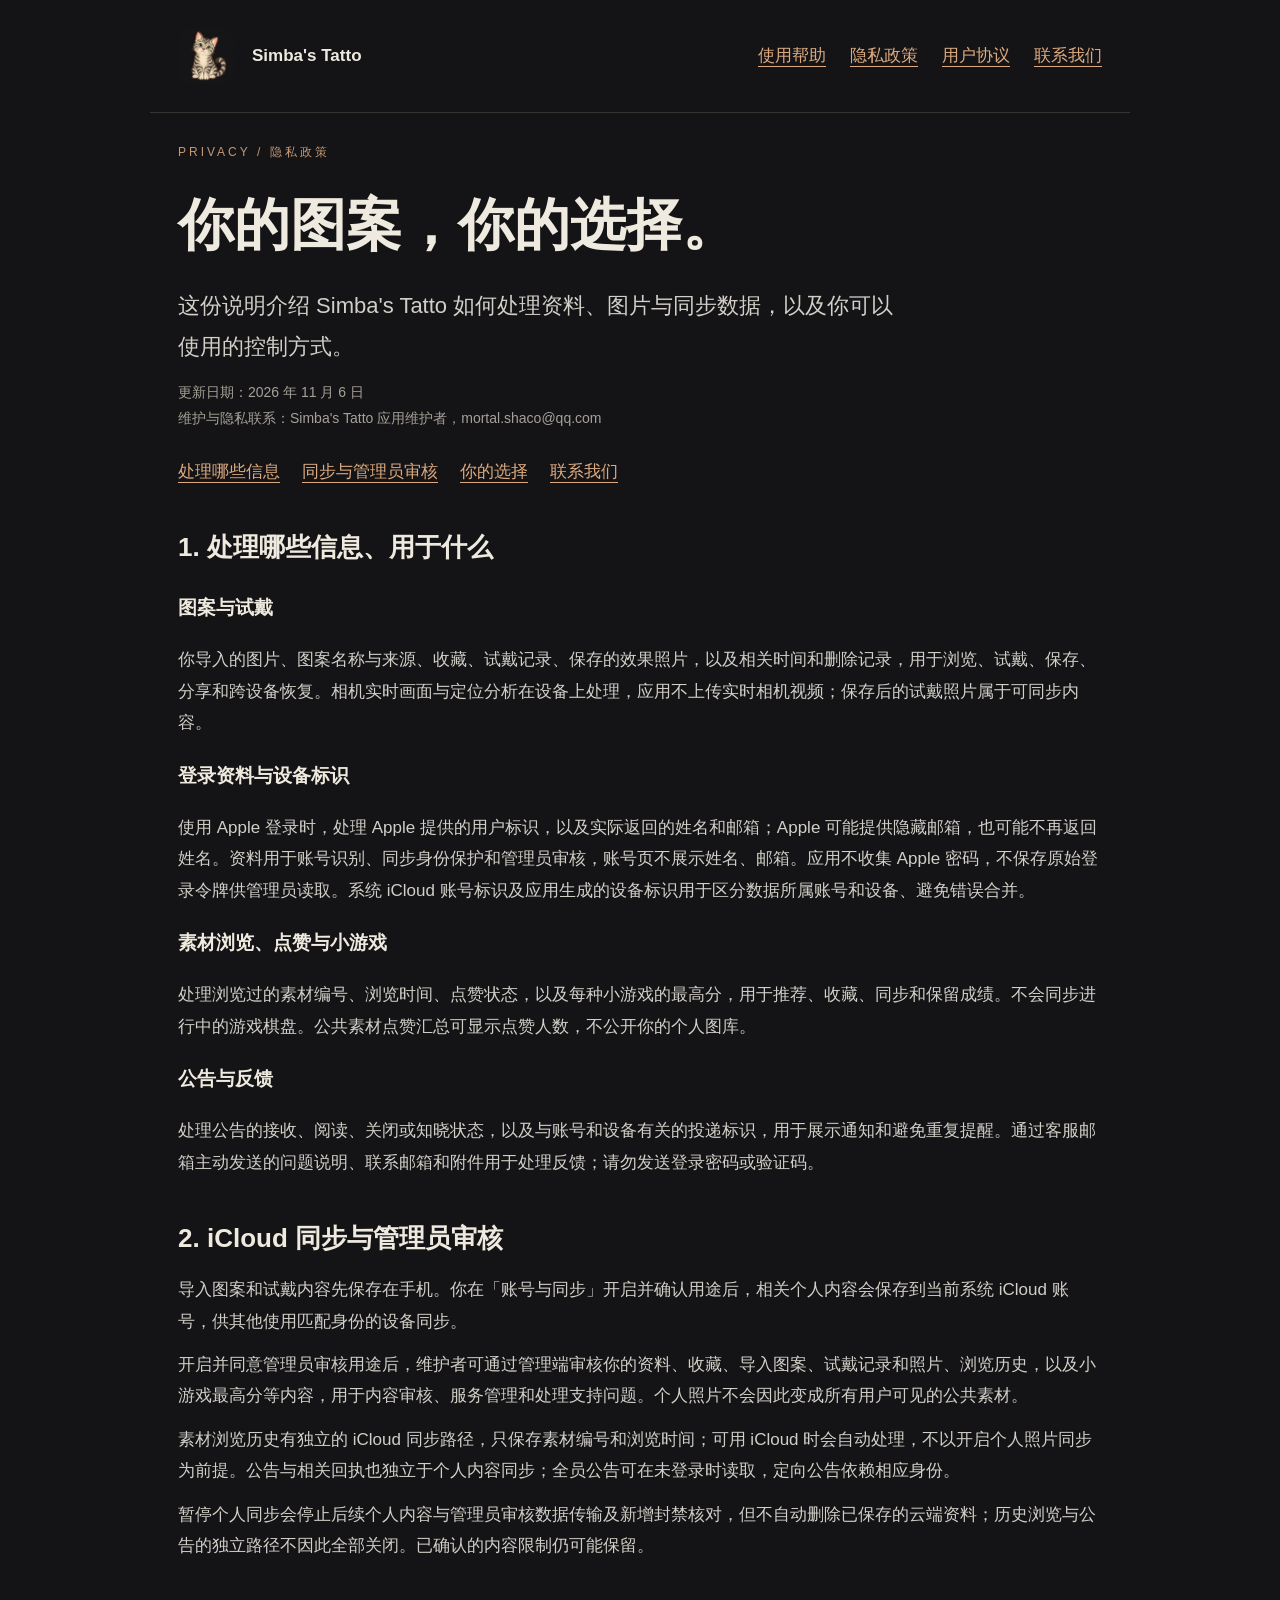
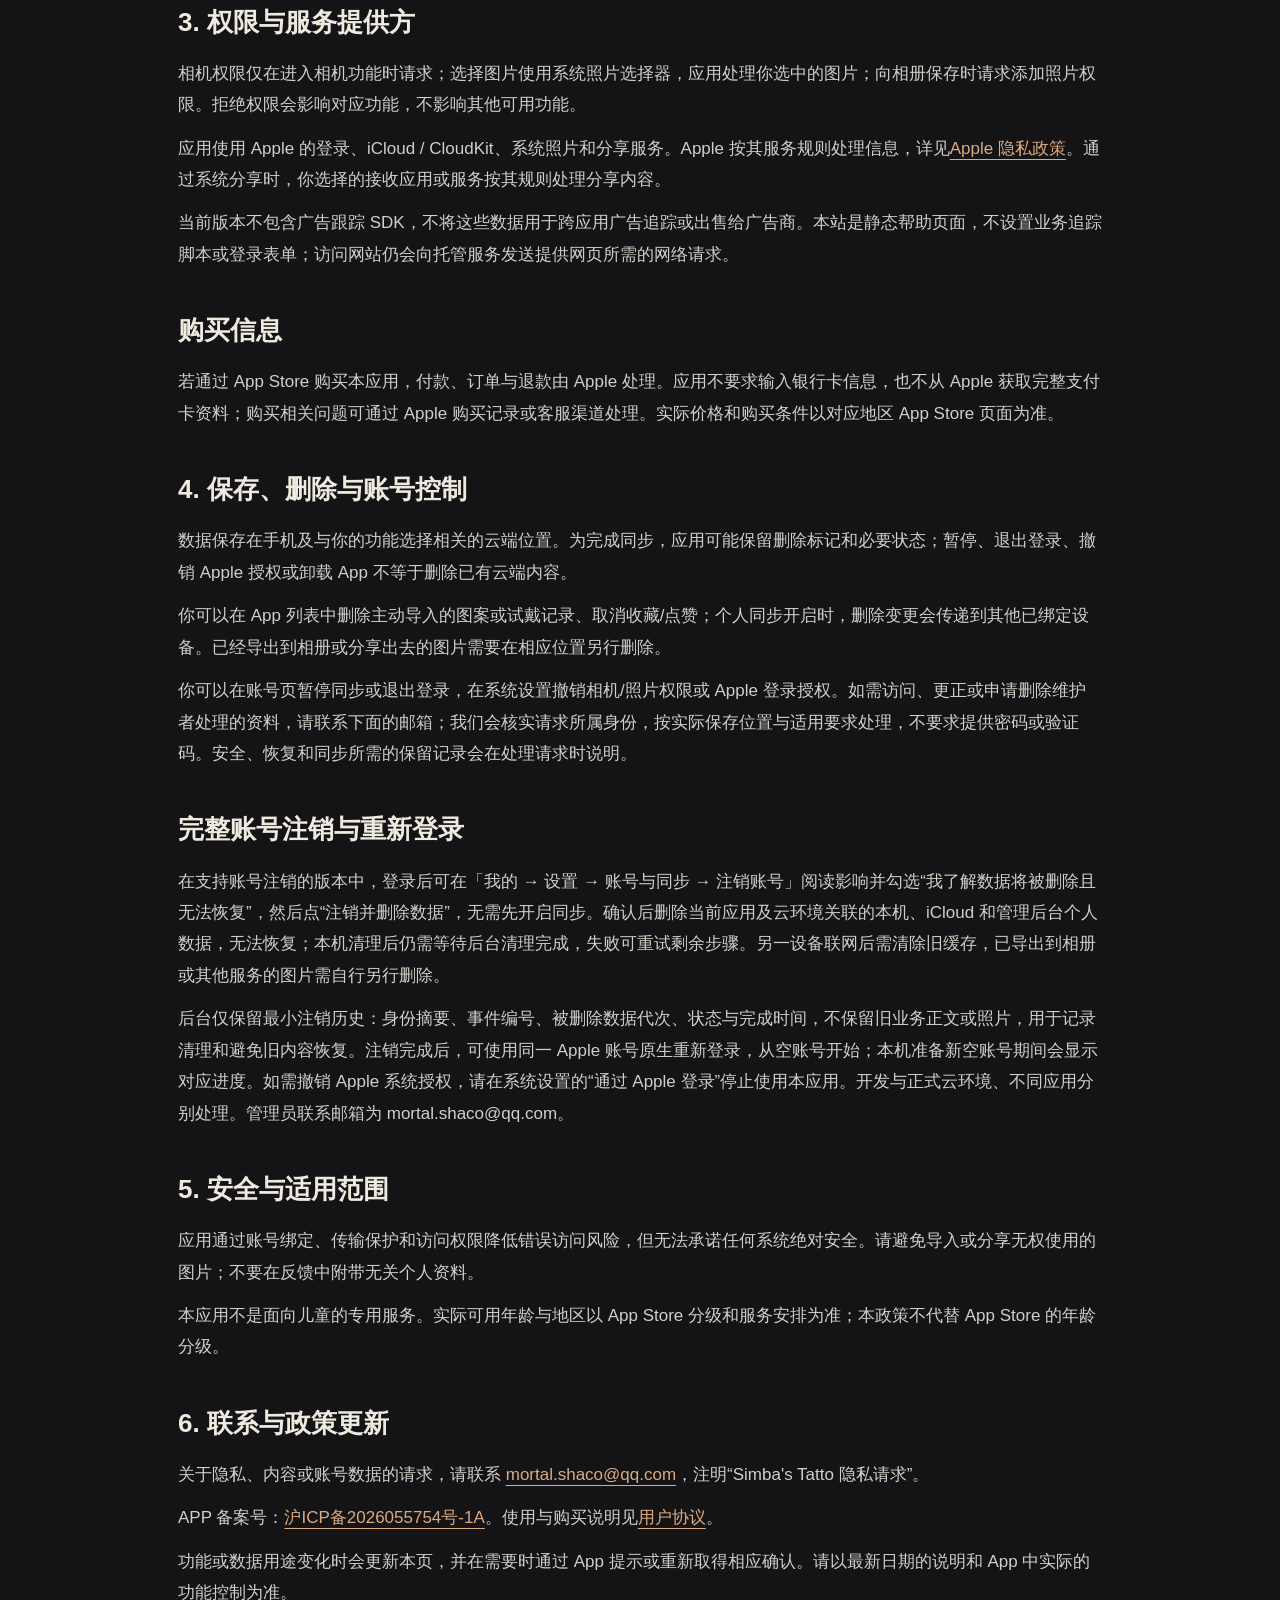
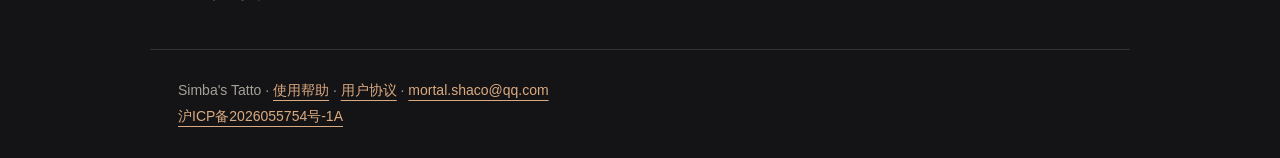
==== commit 4151fb66: "更新购买、隐私与账号注销说明" ====
--- a/privacy.html
+++ b/privacy.html
@@ -1,7 +1,7 @@
 <!doctype html>
 <html lang="zh-CN"><head><meta charset="utf-8"><meta name="viewport" content="width=device-width,initial-scale=1"><title>隐私政策 · Simba's Tatto</title><meta name="description" content="了解 Simba's Tatto 对资料、图片、浏览历史与同步数据的处理，以及你的选择。"><link rel="stylesheet" href="style.css"><link rel="icon" href="assets/icon.png"></head><body>
 <header><img src="assets/icon.png" alt="Simba 狸花猫标志"><strong>Simba's Tatto</strong><nav aria-label="网站导航"><a href="index.html">使用帮助</a><a href="privacy.html">隐私政策</a><a href="terms.html">用户协议</a><a href="mailto:mortal.shaco@qq.com">联系我们</a></nav></header>
-<main><div class="eyebrow">PRIVACY / 隐私政策</div><h1>你的图案，你的选择。</h1><p class="lead">这份说明介绍 Simba's Tatto 如何处理资料、图片与同步数据，以及你可以使用的控制方式。</p><p class="small">更新日期：2026 年 10 月 23 日 · 账号注销说明适用于后续包含该功能的新构建，已上传 1.0.8 构建尚不包含<br>维护与隐私联系：Simba's Tatto 应用维护者，mortal.shaco@qq.com</p>
+<main><div class="eyebrow">PRIVACY / 隐私政策</div><h1>你的图案，你的选择。</h1><p class="lead">这份说明介绍 Simba's Tatto 如何处理资料、图片与同步数据，以及你可以使用的控制方式。</p><p class="small">更新日期：2026 年 11 月 6 日<br>维护与隐私联系：Simba's Tatto 应用维护者，mortal.shaco@qq.com</p>
 <div class="contents"><a href="#data">处理哪些信息</a><a href="#sync">同步与管理员审核</a><a href="#control">你的选择</a><a href="#contact">联系我们</a></div>
 <section id="data"><h2>1. 处理哪些信息、用于什么</h2><h3>图案与试戴</h3><p>你导入的图片、图案名称与来源、收藏、试戴记录、保存的效果照片，以及相关时间和删除记录，用于浏览、试戴、保存、分享和跨设备恢复。相机实时画面与定位分析在设备上处理，应用不上传实时相机视频；保存后的试戴照片属于可同步内容。</p>
 <h3>登录资料与设备标识</h3><p>使用 Apple 登录时，处理 Apple 提供的用户标识，以及实际返回的姓名和邮箱；Apple 可能提供隐藏邮箱，也可能不再返回姓名。资料用于账号识别、同步身份保护和管理员审核，账号页不展示姓名、邮箱。应用不收集 Apple 密码，不保存原始登录令牌供管理员读取。系统 iCloud 账号标识及应用生成的设备标识用于区分数据所属账号和设备、避免错误合并。</p>
@@ -11,6 +11,6 @@
 <section><h2>3. 权限与服务提供方</h2><p>相机权限仅在进入相机功能时请求；选择图片使用系统照片选择器，应用处理你选中的图片；向相册保存时请求添加照片权限。拒绝权限会影响对应功能，不影响其他可用功能。</p><p>应用使用 Apple 的登录、iCloud / CloudKit、系统照片和分享服务。Apple 按其服务规则处理信息，详见<a href="https://www.apple.com/legal/privacy/" rel="noreferrer">Apple 隐私政策</a>。通过系统分享时，你选择的接收应用或服务按其规则处理分享内容。</p><p>当前版本不包含广告跟踪 SDK，不将这些数据用于跨应用广告追踪或出售给广告商。本站是静态帮助页面，不设置业务追踪脚本或登录表单；访问网站仍会向托管服务发送提供网页所需的网络请求。</p></section>
 <section><h2>购买信息</h2><p>若通过 App Store 购买本应用，付款、订单与退款由 Apple 处理。应用不要求输入银行卡信息，也不从 Apple 获取完整支付卡资料；购买相关问题可通过 Apple 购买记录或客服渠道处理。实际价格和购买条件以对应地区 App Store 页面为准。</p></section>
 <section id="control"><h2>4. 保存、删除与账号控制</h2><p>数据保存在手机及与你的功能选择相关的云端位置。为完成同步，应用可能保留删除标记和必要状态；暂停、退出登录、撤销 Apple 授权或卸载 App 不等于删除已有云端内容。</p><p>你可以在 App 列表中删除主动导入的图案或试戴记录、取消收藏/点赞；个人同步开启时，删除变更会传递到其他已绑定设备。已经导出到相册或分享出去的图片需要在相应位置另行删除。</p><p>你可以在账号页暂停同步或退出登录，在系统设置撤销相机/照片权限或 Apple 登录授权。如需访问、更正或申请删除维护者处理的资料，请联系下面的邮箱；我们会核实请求所属身份，按实际保存位置与适用要求处理，不要求提供密码或验证码。安全、恢复和同步所需的保留记录会在处理请求时说明。</p></section>
-<section><h2>完整账号注销与重新登录</h2><p>在包含此功能的新构建中，可在「账号与同步 → 注销账号」阅读影响并勾选“我了解数据将被删除且无法恢复”，然后点“注销并删除数据”，无需先开启同步。确认后删除当前应用及云环境关联的本机、iCloud 和管理后台个人数据，无法恢复；本机清理后仍需等待后台清理完成，失败可重试剩余步骤。另一设备联网后需清除旧缓存，已导出到相册或其他服务的图片需自行另行删除。</p><p>后台仅保留最小注销历史：身份摘要、事件编号、被删除数据代次、状态与完成时间，不保留旧业务正文或照片，用于记录清理和避免旧内容恢复。注销完成后，可使用同一 Apple 账号原生重新登录，从空账号开始；本机准备新空账号期间会显示对应进度。如需撤销 Apple 系统授权，请在系统设置的“通过 Apple 登录”停止使用本应用。开发与正式云环境、不同应用分别处理。管理员联系邮箱为 mortal.shaco@qq.com。</p></section><section><h2>5. 安全与适用范围</h2><p>应用通过账号绑定、传输保护和访问权限降低错误访问风险，但无法承诺任何系统绝对安全。请避免导入或分享无权使用的图片；不要在反馈中附带无关个人资料。</p><p>本应用不是面向儿童的专用服务。实际可用年龄与地区以 App Store 分级和服务安排为准；本政策不代替 App Store 的年龄分级。</p></section>
+<section><h2>完整账号注销与重新登录</h2><p>在支持账号注销的版本中，登录后可在「我的 → 设置 → 账号与同步 → 注销账号」阅读影响并勾选“我了解数据将被删除且无法恢复”，然后点“注销并删除数据”，无需先开启同步。确认后删除当前应用及云环境关联的本机、iCloud 和管理后台个人数据，无法恢复；本机清理后仍需等待后台清理完成，失败可重试剩余步骤。另一设备联网后需清除旧缓存，已导出到相册或其他服务的图片需自行另行删除。</p><p>后台仅保留最小注销历史：身份摘要、事件编号、被删除数据代次、状态与完成时间，不保留旧业务正文或照片，用于记录清理和避免旧内容恢复。注销完成后，可使用同一 Apple 账号原生重新登录，从空账号开始；本机准备新空账号期间会显示对应进度。如需撤销 Apple 系统授权，请在系统设置的“通过 Apple 登录”停止使用本应用。开发与正式云环境、不同应用分别处理。管理员联系邮箱为 mortal.shaco@qq.com。</p></section><section><h2>5. 安全与适用范围</h2><p>应用通过账号绑定、传输保护和访问权限降低错误访问风险，但无法承诺任何系统绝对安全。请避免导入或分享无权使用的图片；不要在反馈中附带无关个人资料。</p><p>本应用不是面向儿童的专用服务。实际可用年龄与地区以 App Store 分级和服务安排为准；本政策不代替 App Store 的年龄分级。</p></section>
 <section id="contact"><h2>6. 联系与政策更新</h2><p>关于隐私、内容或账号数据的请求，请联系 <a href="mailto:mortal.shaco@qq.com">mortal.shaco@qq.com</a>，注明“Simba's Tatto 隐私请求”。</p><p>APP 备案号：<a href="https://beian.miit.gov.cn/" rel="noreferrer">沪ICP备2026055754号-1A</a>。使用与购买说明见<a href="terms.html">用户协议</a>。</p><p>功能或数据用途变化时会更新本页，并在需要时通过 App 提示或重新取得相应确认。请以最新日期的说明和 App 中实际的功能控制为准。</p></section>
 </main><footer>Simba's Tatto · <a href="index.html">使用帮助</a> · <a href="terms.html">用户协议</a> · <a href="mailto:mortal.shaco@qq.com">mortal.shaco@qq.com</a><br><a href="https://beian.miit.gov.cn/" rel="noreferrer">沪ICP备2026055754号-1A</a></footer></body></html>
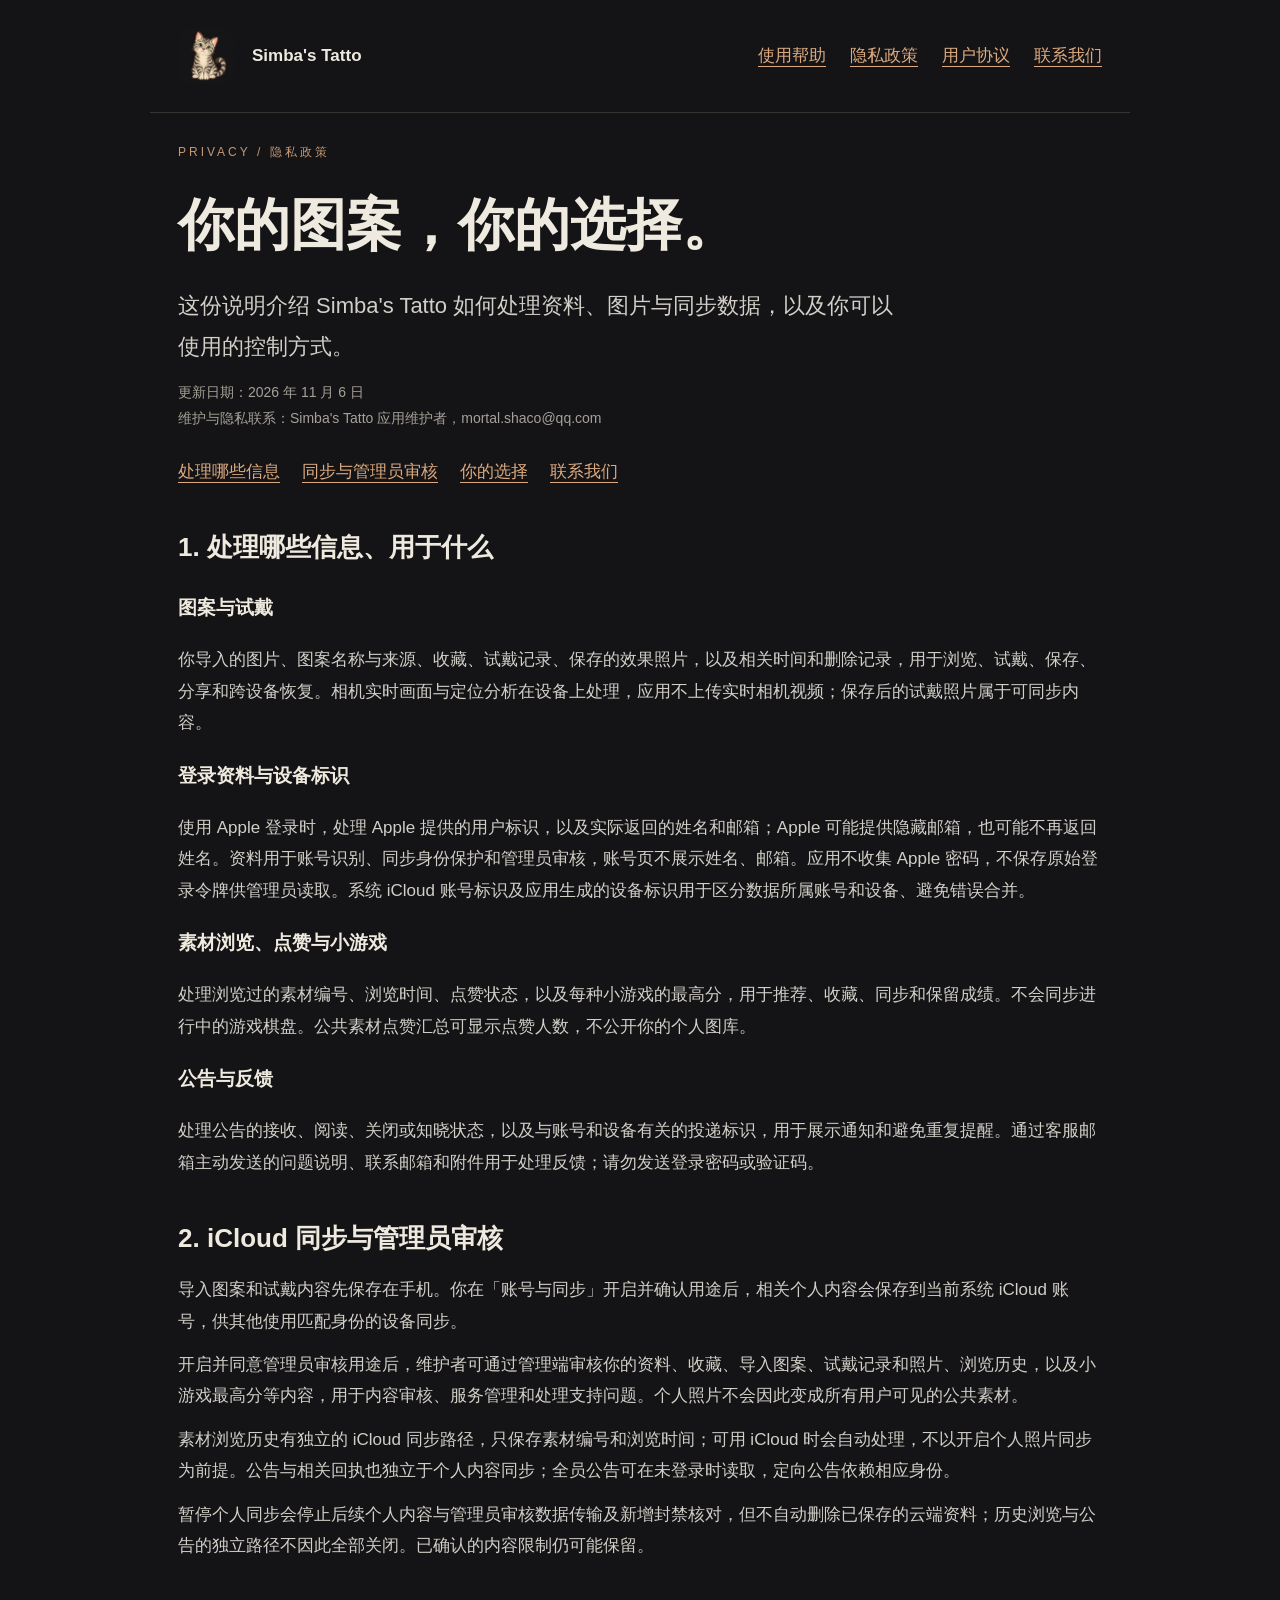
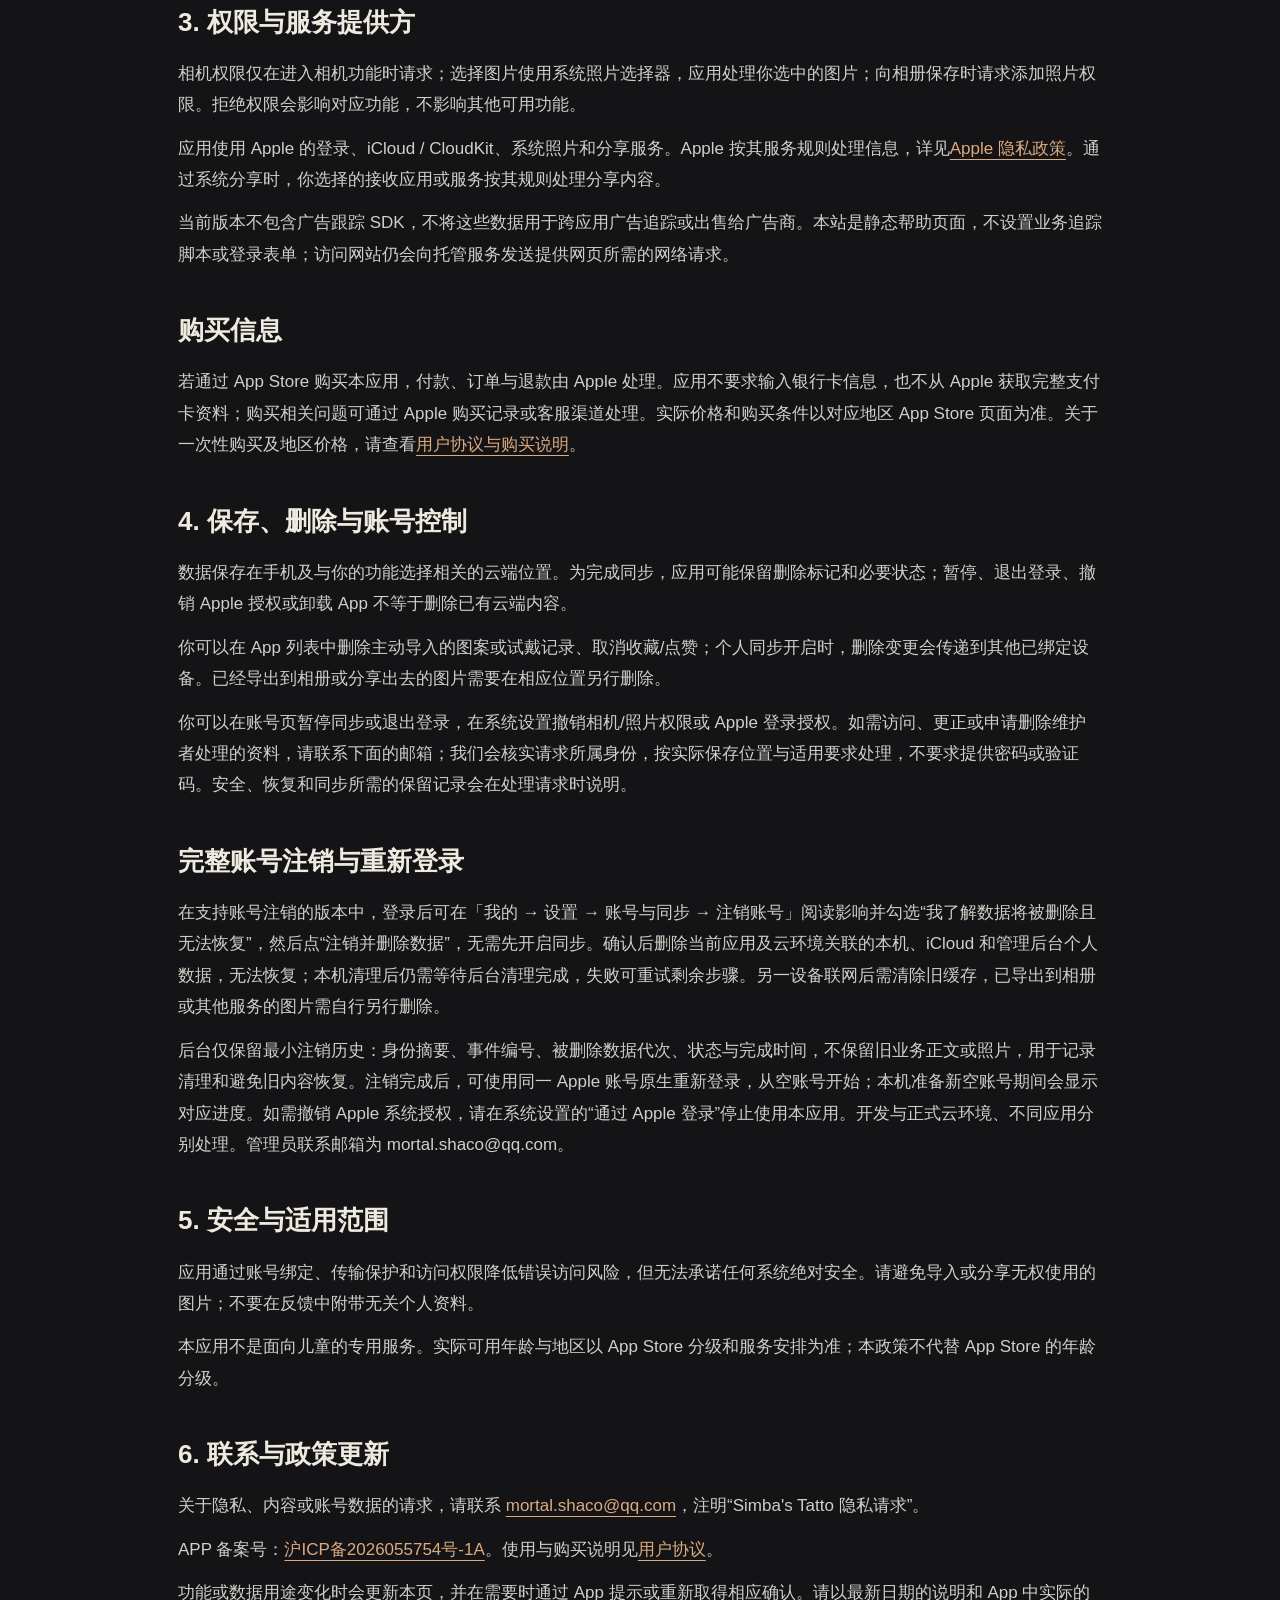
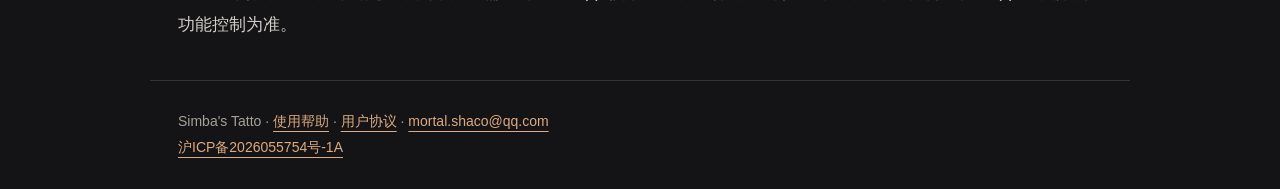
==== commit e8330cb0: "同步美元基准价与地区购买说明" ====
--- a/privacy.html
+++ b/privacy.html
@@ -9,7 +9,7 @@
 <h3>公告与反馈</h3><p>处理公告的接收、阅读、关闭或知晓状态，以及与账号和设备有关的投递标识，用于展示通知和避免重复提醒。通过客服邮箱主动发送的问题说明、联系邮箱和附件用于处理反馈；请勿发送登录密码或验证码。</p></section>
 <section id="sync"><h2>2. iCloud 同步与管理员审核</h2><p>导入图案和试戴内容先保存在手机。你在「账号与同步」开启并确认用途后，相关个人内容会保存到当前系统 iCloud 账号，供其他使用匹配身份的设备同步。</p><p>开启并同意管理员审核用途后，维护者可通过管理端审核你的资料、收藏、导入图案、试戴记录和照片、浏览历史，以及小游戏最高分等内容，用于内容审核、服务管理和处理支持问题。个人照片不会因此变成所有用户可见的公共素材。</p><p>素材浏览历史有独立的 iCloud 同步路径，只保存素材编号和浏览时间；可用 iCloud 时会自动处理，不以开启个人照片同步为前提。公告与相关回执也独立于个人内容同步；全员公告可在未登录时读取，定向公告依赖相应身份。</p><p>暂停个人同步会停止后续个人内容与管理员审核数据传输及新增封禁核对，但不自动删除已保存的云端资料；历史浏览与公告的独立路径不因此全部关闭。已确认的内容限制仍可能保留。</p></section>
 <section><h2>3. 权限与服务提供方</h2><p>相机权限仅在进入相机功能时请求；选择图片使用系统照片选择器，应用处理你选中的图片；向相册保存时请求添加照片权限。拒绝权限会影响对应功能，不影响其他可用功能。</p><p>应用使用 Apple 的登录、iCloud / CloudKit、系统照片和分享服务。Apple 按其服务规则处理信息，详见<a href="https://www.apple.com/legal/privacy/" rel="noreferrer">Apple 隐私政策</a>。通过系统分享时，你选择的接收应用或服务按其规则处理分享内容。</p><p>当前版本不包含广告跟踪 SDK，不将这些数据用于跨应用广告追踪或出售给广告商。本站是静态帮助页面，不设置业务追踪脚本或登录表单；访问网站仍会向托管服务发送提供网页所需的网络请求。</p></section>
-<section><h2>购买信息</h2><p>若通过 App Store 购买本应用，付款、订单与退款由 Apple 处理。应用不要求输入银行卡信息，也不从 Apple 获取完整支付卡资料；购买相关问题可通过 Apple 购买记录或客服渠道处理。实际价格和购买条件以对应地区 App Store 页面为准。</p></section>
+<section><h2>购买信息</h2><p>若通过 App Store 购买本应用，付款、订单与退款由 Apple 处理。应用不要求输入银行卡信息，也不从 Apple 获取完整支付卡资料；购买相关问题可通过 Apple 购买记录或客服渠道处理。实际价格和购买条件以对应地区 App Store 页面为准。关于一次性购买及地区价格，请查看<a href="terms.html">用户协议与购买说明</a>。</p></section>
 <section id="control"><h2>4. 保存、删除与账号控制</h2><p>数据保存在手机及与你的功能选择相关的云端位置。为完成同步，应用可能保留删除标记和必要状态；暂停、退出登录、撤销 Apple 授权或卸载 App 不等于删除已有云端内容。</p><p>你可以在 App 列表中删除主动导入的图案或试戴记录、取消收藏/点赞；个人同步开启时，删除变更会传递到其他已绑定设备。已经导出到相册或分享出去的图片需要在相应位置另行删除。</p><p>你可以在账号页暂停同步或退出登录，在系统设置撤销相机/照片权限或 Apple 登录授权。如需访问、更正或申请删除维护者处理的资料，请联系下面的邮箱；我们会核实请求所属身份，按实际保存位置与适用要求处理，不要求提供密码或验证码。安全、恢复和同步所需的保留记录会在处理请求时说明。</p></section>
 <section><h2>完整账号注销与重新登录</h2><p>在支持账号注销的版本中，登录后可在「我的 → 设置 → 账号与同步 → 注销账号」阅读影响并勾选“我了解数据将被删除且无法恢复”，然后点“注销并删除数据”，无需先开启同步。确认后删除当前应用及云环境关联的本机、iCloud 和管理后台个人数据，无法恢复；本机清理后仍需等待后台清理完成，失败可重试剩余步骤。另一设备联网后需清除旧缓存，已导出到相册或其他服务的图片需自行另行删除。</p><p>后台仅保留最小注销历史：身份摘要、事件编号、被删除数据代次、状态与完成时间，不保留旧业务正文或照片，用于记录清理和避免旧内容恢复。注销完成后，可使用同一 Apple 账号原生重新登录，从空账号开始；本机准备新空账号期间会显示对应进度。如需撤销 Apple 系统授权，请在系统设置的“通过 Apple 登录”停止使用本应用。开发与正式云环境、不同应用分别处理。管理员联系邮箱为 mortal.shaco@qq.com。</p></section><section><h2>5. 安全与适用范围</h2><p>应用通过账号绑定、传输保护和访问权限降低错误访问风险，但无法承诺任何系统绝对安全。请避免导入或分享无权使用的图片；不要在反馈中附带无关个人资料。</p><p>本应用不是面向儿童的专用服务。实际可用年龄与地区以 App Store 分级和服务安排为准；本政策不代替 App Store 的年龄分级。</p></section>
 <section id="contact"><h2>6. 联系与政策更新</h2><p>关于隐私、内容或账号数据的请求，请联系 <a href="mailto:mortal.shaco@qq.com">mortal.shaco@qq.com</a>，注明“Simba's Tatto 隐私请求”。</p><p>APP 备案号：<a href="https://beian.miit.gov.cn/" rel="noreferrer">沪ICP备2026055754号-1A</a>。使用与购买说明见<a href="terms.html">用户协议</a>。</p><p>功能或数据用途变化时会更新本页，并在需要时通过 App 提示或重新取得相应确认。请以最新日期的说明和 App 中实际的功能控制为准。</p></section>
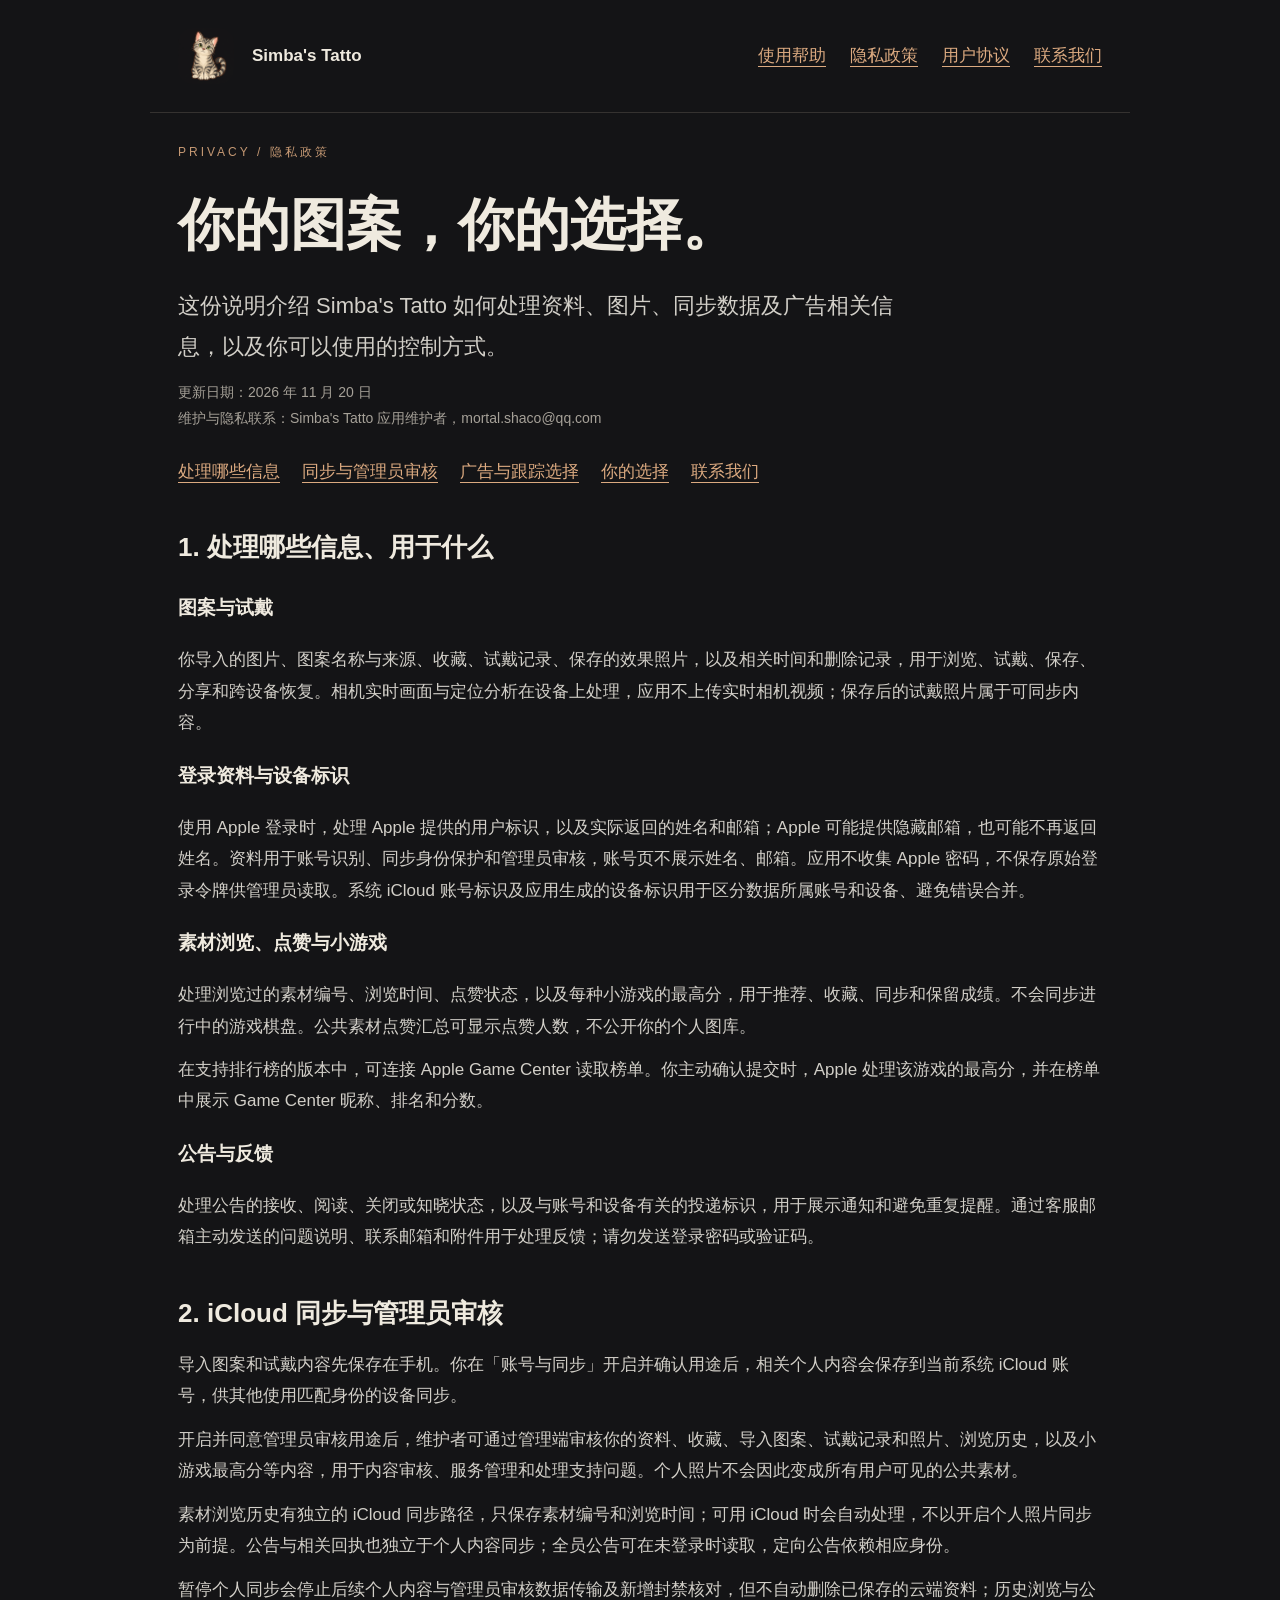
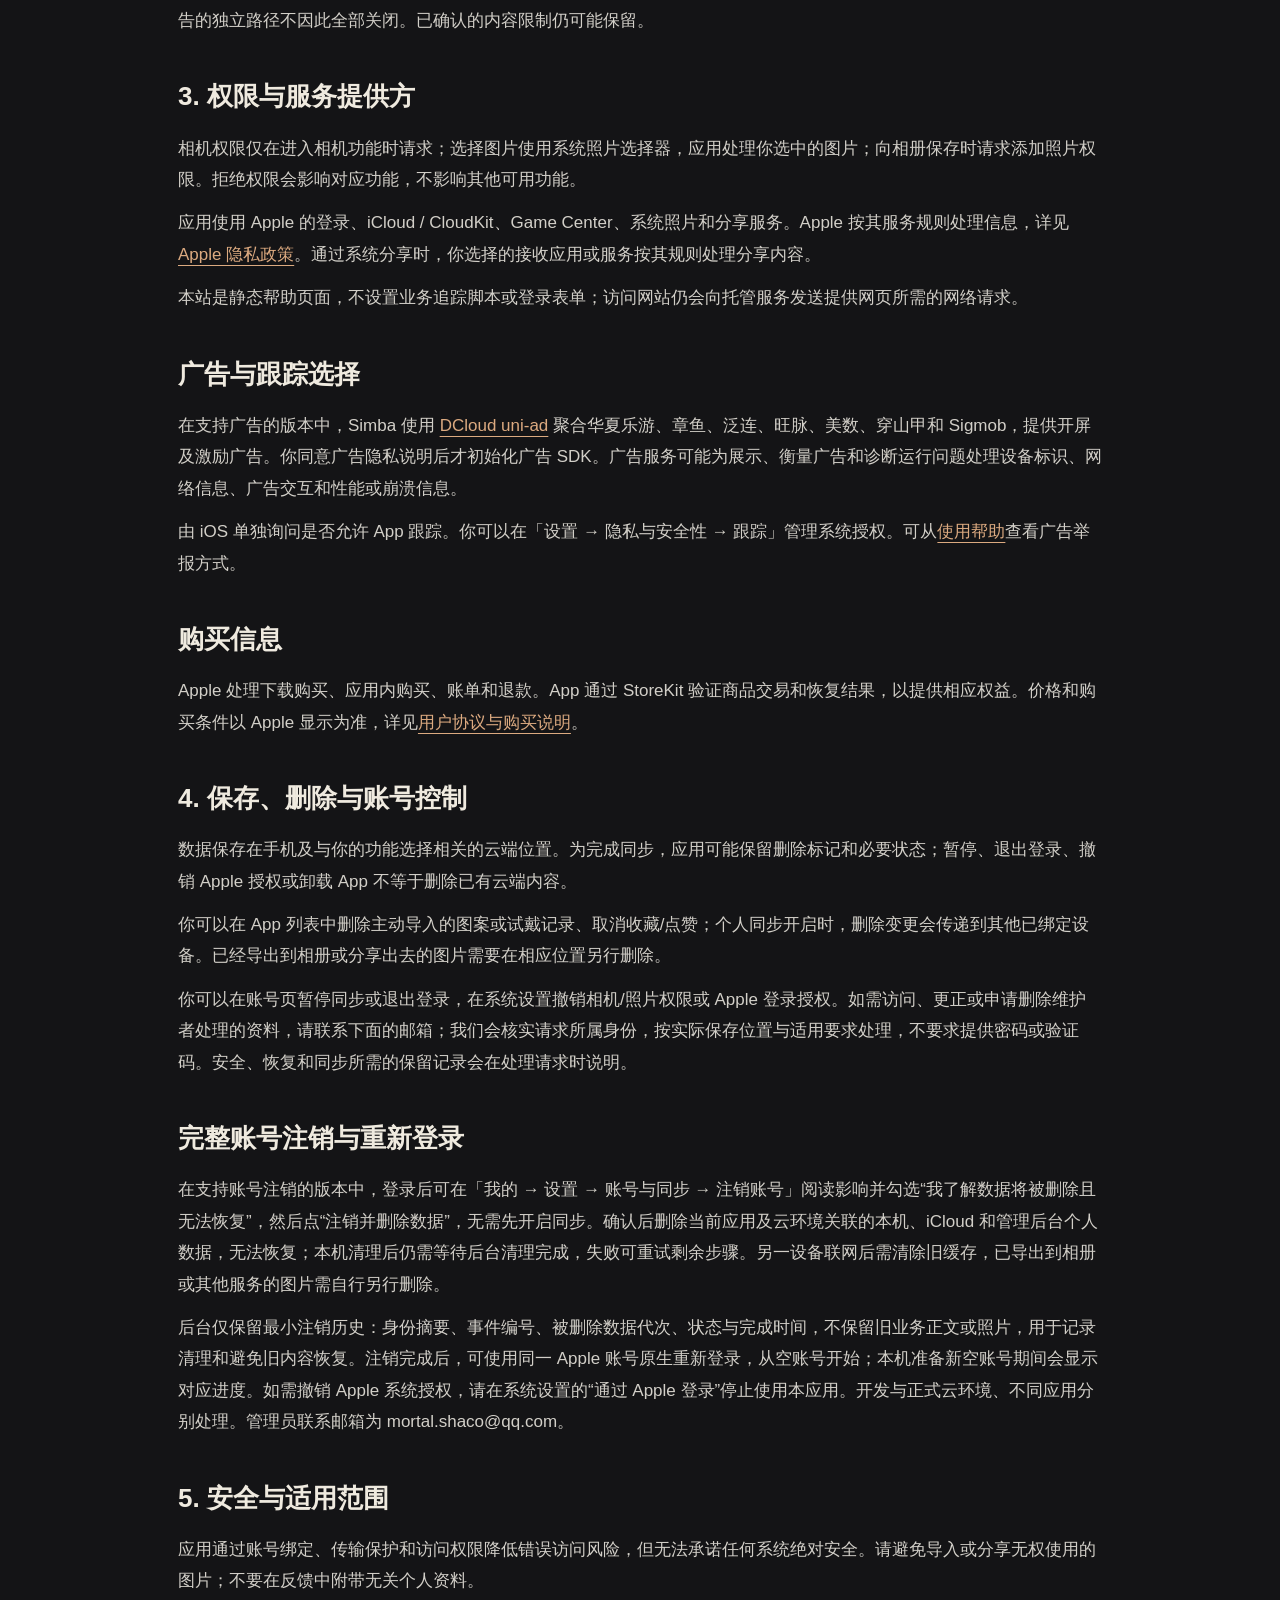
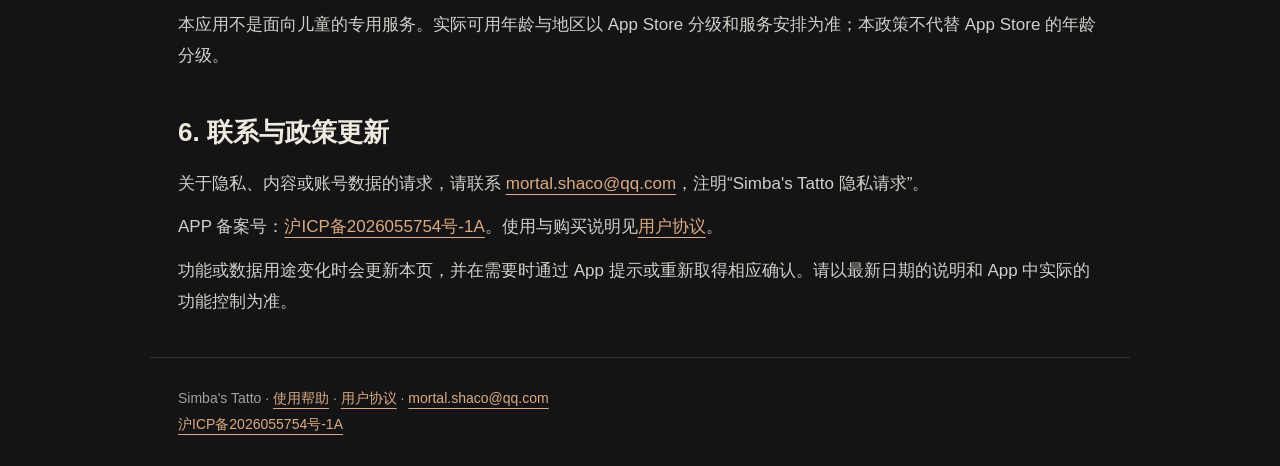
==== commit fe46ab4a: "更新广告、内购和排行榜帮助" ====
--- a/privacy.html
+++ b/privacy.html
@@ -1,15 +1,16 @@
 <!doctype html>
 <html lang="zh-CN"><head><meta charset="utf-8"><meta name="viewport" content="width=device-width,initial-scale=1"><title>隐私政策 · Simba's Tatto</title><meta name="description" content="了解 Simba's Tatto 对资料、图片、浏览历史与同步数据的处理，以及你的选择。"><link rel="stylesheet" href="style.css"><link rel="icon" href="assets/icon.png"></head><body>
 <header><img src="assets/icon.png" alt="Simba 狸花猫标志"><strong>Simba's Tatto</strong><nav aria-label="网站导航"><a href="index.html">使用帮助</a><a href="privacy.html">隐私政策</a><a href="terms.html">用户协议</a><a href="mailto:mortal.shaco@qq.com">联系我们</a></nav></header>
-<main><div class="eyebrow">PRIVACY / 隐私政策</div><h1>你的图案，你的选择。</h1><p class="lead">这份说明介绍 Simba's Tatto 如何处理资料、图片与同步数据，以及你可以使用的控制方式。</p><p class="small">更新日期：2026 年 11 月 6 日<br>维护与隐私联系：Simba's Tatto 应用维护者，mortal.shaco@qq.com</p>
-<div class="contents"><a href="#data">处理哪些信息</a><a href="#sync">同步与管理员审核</a><a href="#control">你的选择</a><a href="#contact">联系我们</a></div>
+<main><div class="eyebrow">PRIVACY / 隐私政策</div><h1>你的图案，你的选择。</h1><p class="lead">这份说明介绍 Simba's Tatto 如何处理资料、图片、同步数据及广告相关信息，以及你可以使用的控制方式。</p><p class="small">更新日期：2026 年 11 月 20 日<br>维护与隐私联系：Simba's Tatto 应用维护者，mortal.shaco@qq.com</p>
+<div class="contents"><a href="#data">处理哪些信息</a><a href="#sync">同步与管理员审核</a><a href="#ads">广告与跟踪选择</a><a href="#control">你的选择</a><a href="#contact">联系我们</a></div>
 <section id="data"><h2>1. 处理哪些信息、用于什么</h2><h3>图案与试戴</h3><p>你导入的图片、图案名称与来源、收藏、试戴记录、保存的效果照片，以及相关时间和删除记录，用于浏览、试戴、保存、分享和跨设备恢复。相机实时画面与定位分析在设备上处理，应用不上传实时相机视频；保存后的试戴照片属于可同步内容。</p>
 <h3>登录资料与设备标识</h3><p>使用 Apple 登录时，处理 Apple 提供的用户标识，以及实际返回的姓名和邮箱；Apple 可能提供隐藏邮箱，也可能不再返回姓名。资料用于账号识别、同步身份保护和管理员审核，账号页不展示姓名、邮箱。应用不收集 Apple 密码，不保存原始登录令牌供管理员读取。系统 iCloud 账号标识及应用生成的设备标识用于区分数据所属账号和设备、避免错误合并。</p>
-<h3>素材浏览、点赞与小游戏</h3><p>处理浏览过的素材编号、浏览时间、点赞状态，以及每种小游戏的最高分，用于推荐、收藏、同步和保留成绩。不会同步进行中的游戏棋盘。公共素材点赞汇总可显示点赞人数，不公开你的个人图库。</p>
+<h3>素材浏览、点赞与小游戏</h3><p>处理浏览过的素材编号、浏览时间、点赞状态，以及每种小游戏的最高分，用于推荐、收藏、同步和保留成绩。不会同步进行中的游戏棋盘。公共素材点赞汇总可显示点赞人数，不公开你的个人图库。</p><p>在支持排行榜的版本中，可连接 Apple Game Center 读取榜单。你主动确认提交时，Apple 处理该游戏的最高分，并在榜单中展示 Game Center 昵称、排名和分数。</p>
 <h3>公告与反馈</h3><p>处理公告的接收、阅读、关闭或知晓状态，以及与账号和设备有关的投递标识，用于展示通知和避免重复提醒。通过客服邮箱主动发送的问题说明、联系邮箱和附件用于处理反馈；请勿发送登录密码或验证码。</p></section>
 <section id="sync"><h2>2. iCloud 同步与管理员审核</h2><p>导入图案和试戴内容先保存在手机。你在「账号与同步」开启并确认用途后，相关个人内容会保存到当前系统 iCloud 账号，供其他使用匹配身份的设备同步。</p><p>开启并同意管理员审核用途后，维护者可通过管理端审核你的资料、收藏、导入图案、试戴记录和照片、浏览历史，以及小游戏最高分等内容，用于内容审核、服务管理和处理支持问题。个人照片不会因此变成所有用户可见的公共素材。</p><p>素材浏览历史有独立的 iCloud 同步路径，只保存素材编号和浏览时间；可用 iCloud 时会自动处理，不以开启个人照片同步为前提。公告与相关回执也独立于个人内容同步；全员公告可在未登录时读取，定向公告依赖相应身份。</p><p>暂停个人同步会停止后续个人内容与管理员审核数据传输及新增封禁核对，但不自动删除已保存的云端资料；历史浏览与公告的独立路径不因此全部关闭。已确认的内容限制仍可能保留。</p></section>
-<section><h2>3. 权限与服务提供方</h2><p>相机权限仅在进入相机功能时请求；选择图片使用系统照片选择器，应用处理你选中的图片；向相册保存时请求添加照片权限。拒绝权限会影响对应功能，不影响其他可用功能。</p><p>应用使用 Apple 的登录、iCloud / CloudKit、系统照片和分享服务。Apple 按其服务规则处理信息，详见<a href="https://www.apple.com/legal/privacy/" rel="noreferrer">Apple 隐私政策</a>。通过系统分享时，你选择的接收应用或服务按其规则处理分享内容。</p><p>当前版本不包含广告跟踪 SDK，不将这些数据用于跨应用广告追踪或出售给广告商。本站是静态帮助页面，不设置业务追踪脚本或登录表单；访问网站仍会向托管服务发送提供网页所需的网络请求。</p></section>
-<section><h2>购买信息</h2><p>若通过 App Store 购买本应用，付款、订单与退款由 Apple 处理。应用不要求输入银行卡信息，也不从 Apple 获取完整支付卡资料；购买相关问题可通过 Apple 购买记录或客服渠道处理。实际价格和购买条件以对应地区 App Store 页面为准。关于一次性购买及地区价格，请查看<a href="terms.html">用户协议与购买说明</a>。</p></section>
+<section><h2>3. 权限与服务提供方</h2><p>相机权限仅在进入相机功能时请求；选择图片使用系统照片选择器，应用处理你选中的图片；向相册保存时请求添加照片权限。拒绝权限会影响对应功能，不影响其他可用功能。</p><p>应用使用 Apple 的登录、iCloud / CloudKit、Game Center、系统照片和分享服务。Apple 按其服务规则处理信息，详见<a href="https://www.apple.com/legal/privacy/" rel="noreferrer">Apple 隐私政策</a>。通过系统分享时，你选择的接收应用或服务按其规则处理分享内容。</p><p>本站是静态帮助页面，不设置业务追踪脚本或登录表单；访问网站仍会向托管服务发送提供网页所需的网络请求。</p></section>
+<section id="ads"><h2>广告与跟踪选择</h2><p>在支持广告的版本中，Simba 使用 <a href="https://dcloud.io/license/uni-ad.html" rel="noreferrer">DCloud uni-ad</a> 聚合华夏乐游、章鱼、泛连、旺脉、美数、穿山甲和 Sigmob，提供开屏及激励广告。你同意广告隐私说明后才初始化广告 SDK。广告服务可能为展示、衡量广告和诊断运行问题处理设备标识、网络信息、广告交互和性能或崩溃信息。</p><p>由 iOS 单独询问是否允许 App 跟踪。你可以在「设置 → 隐私与安全性 → 跟踪」管理系统授权。可从<a href="index.html#report-ad">使用帮助</a>查看广告举报方式。</p></section>
+<section><h2>购买信息</h2><p>Apple 处理下载购买、应用内购买、账单和退款。App 通过 StoreKit 验证商品交易和恢复结果，以提供相应权益。价格和购买条件以 Apple 显示为准，详见<a href="terms.html">用户协议与购买说明</a>。</p></section>
 <section id="control"><h2>4. 保存、删除与账号控制</h2><p>数据保存在手机及与你的功能选择相关的云端位置。为完成同步，应用可能保留删除标记和必要状态；暂停、退出登录、撤销 Apple 授权或卸载 App 不等于删除已有云端内容。</p><p>你可以在 App 列表中删除主动导入的图案或试戴记录、取消收藏/点赞；个人同步开启时，删除变更会传递到其他已绑定设备。已经导出到相册或分享出去的图片需要在相应位置另行删除。</p><p>你可以在账号页暂停同步或退出登录，在系统设置撤销相机/照片权限或 Apple 登录授权。如需访问、更正或申请删除维护者处理的资料，请联系下面的邮箱；我们会核实请求所属身份，按实际保存位置与适用要求处理，不要求提供密码或验证码。安全、恢复和同步所需的保留记录会在处理请求时说明。</p></section>
 <section><h2>完整账号注销与重新登录</h2><p>在支持账号注销的版本中，登录后可在「我的 → 设置 → 账号与同步 → 注销账号」阅读影响并勾选“我了解数据将被删除且无法恢复”，然后点“注销并删除数据”，无需先开启同步。确认后删除当前应用及云环境关联的本机、iCloud 和管理后台个人数据，无法恢复；本机清理后仍需等待后台清理完成，失败可重试剩余步骤。另一设备联网后需清除旧缓存，已导出到相册或其他服务的图片需自行另行删除。</p><p>后台仅保留最小注销历史：身份摘要、事件编号、被删除数据代次、状态与完成时间，不保留旧业务正文或照片，用于记录清理和避免旧内容恢复。注销完成后，可使用同一 Apple 账号原生重新登录，从空账号开始；本机准备新空账号期间会显示对应进度。如需撤销 Apple 系统授权，请在系统设置的“通过 Apple 登录”停止使用本应用。开发与正式云环境、不同应用分别处理。管理员联系邮箱为 mortal.shaco@qq.com。</p></section><section><h2>5. 安全与适用范围</h2><p>应用通过账号绑定、传输保护和访问权限降低错误访问风险，但无法承诺任何系统绝对安全。请避免导入或分享无权使用的图片；不要在反馈中附带无关个人资料。</p><p>本应用不是面向儿童的专用服务。实际可用年龄与地区以 App Store 分级和服务安排为准；本政策不代替 App Store 的年龄分级。</p></section>
 <section id="contact"><h2>6. 联系与政策更新</h2><p>关于隐私、内容或账号数据的请求，请联系 <a href="mailto:mortal.shaco@qq.com">mortal.shaco@qq.com</a>，注明“Simba's Tatto 隐私请求”。</p><p>APP 备案号：<a href="https://beian.miit.gov.cn/" rel="noreferrer">沪ICP备2026055754号-1A</a>。使用与购买说明见<a href="terms.html">用户协议</a>。</p><p>功能或数据用途变化时会更新本页，并在需要时通过 App 提示或重新取得相应确认。请以最新日期的说明和 App 中实际的功能控制为准。</p></section>
